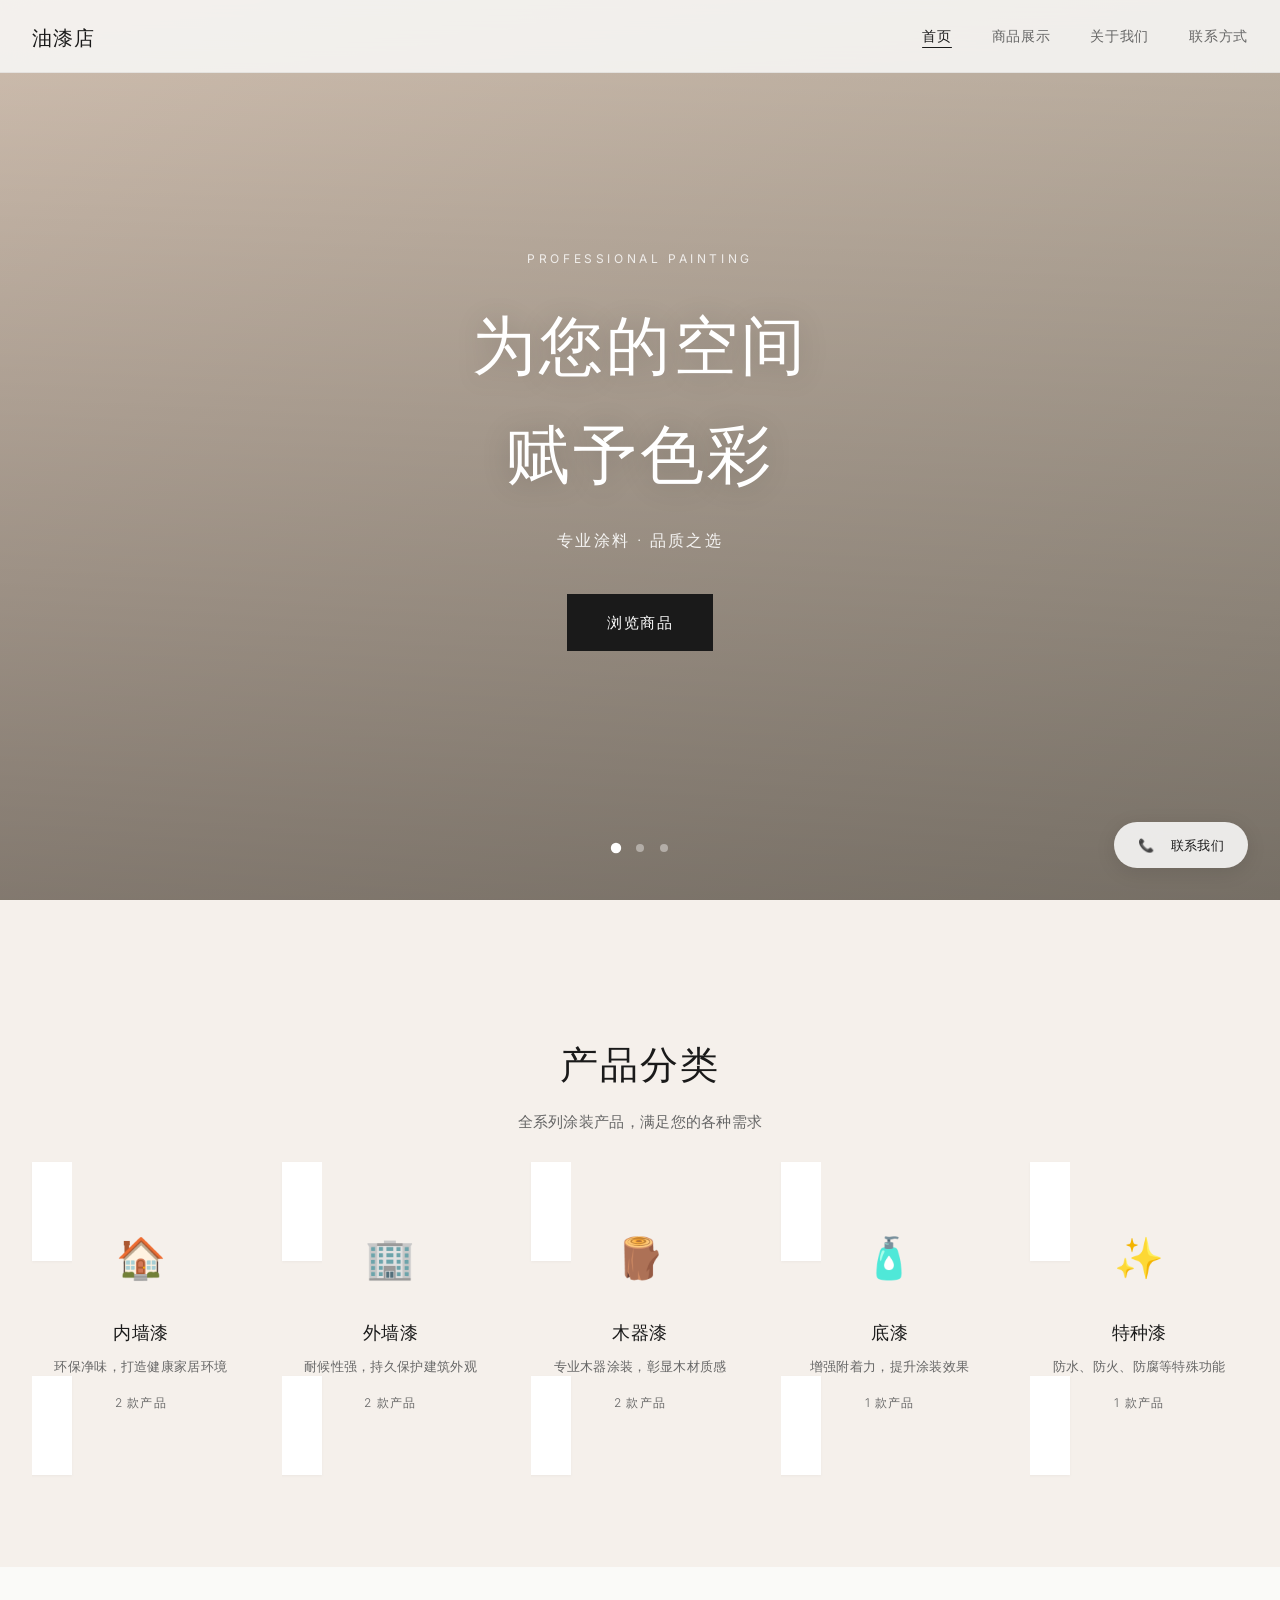
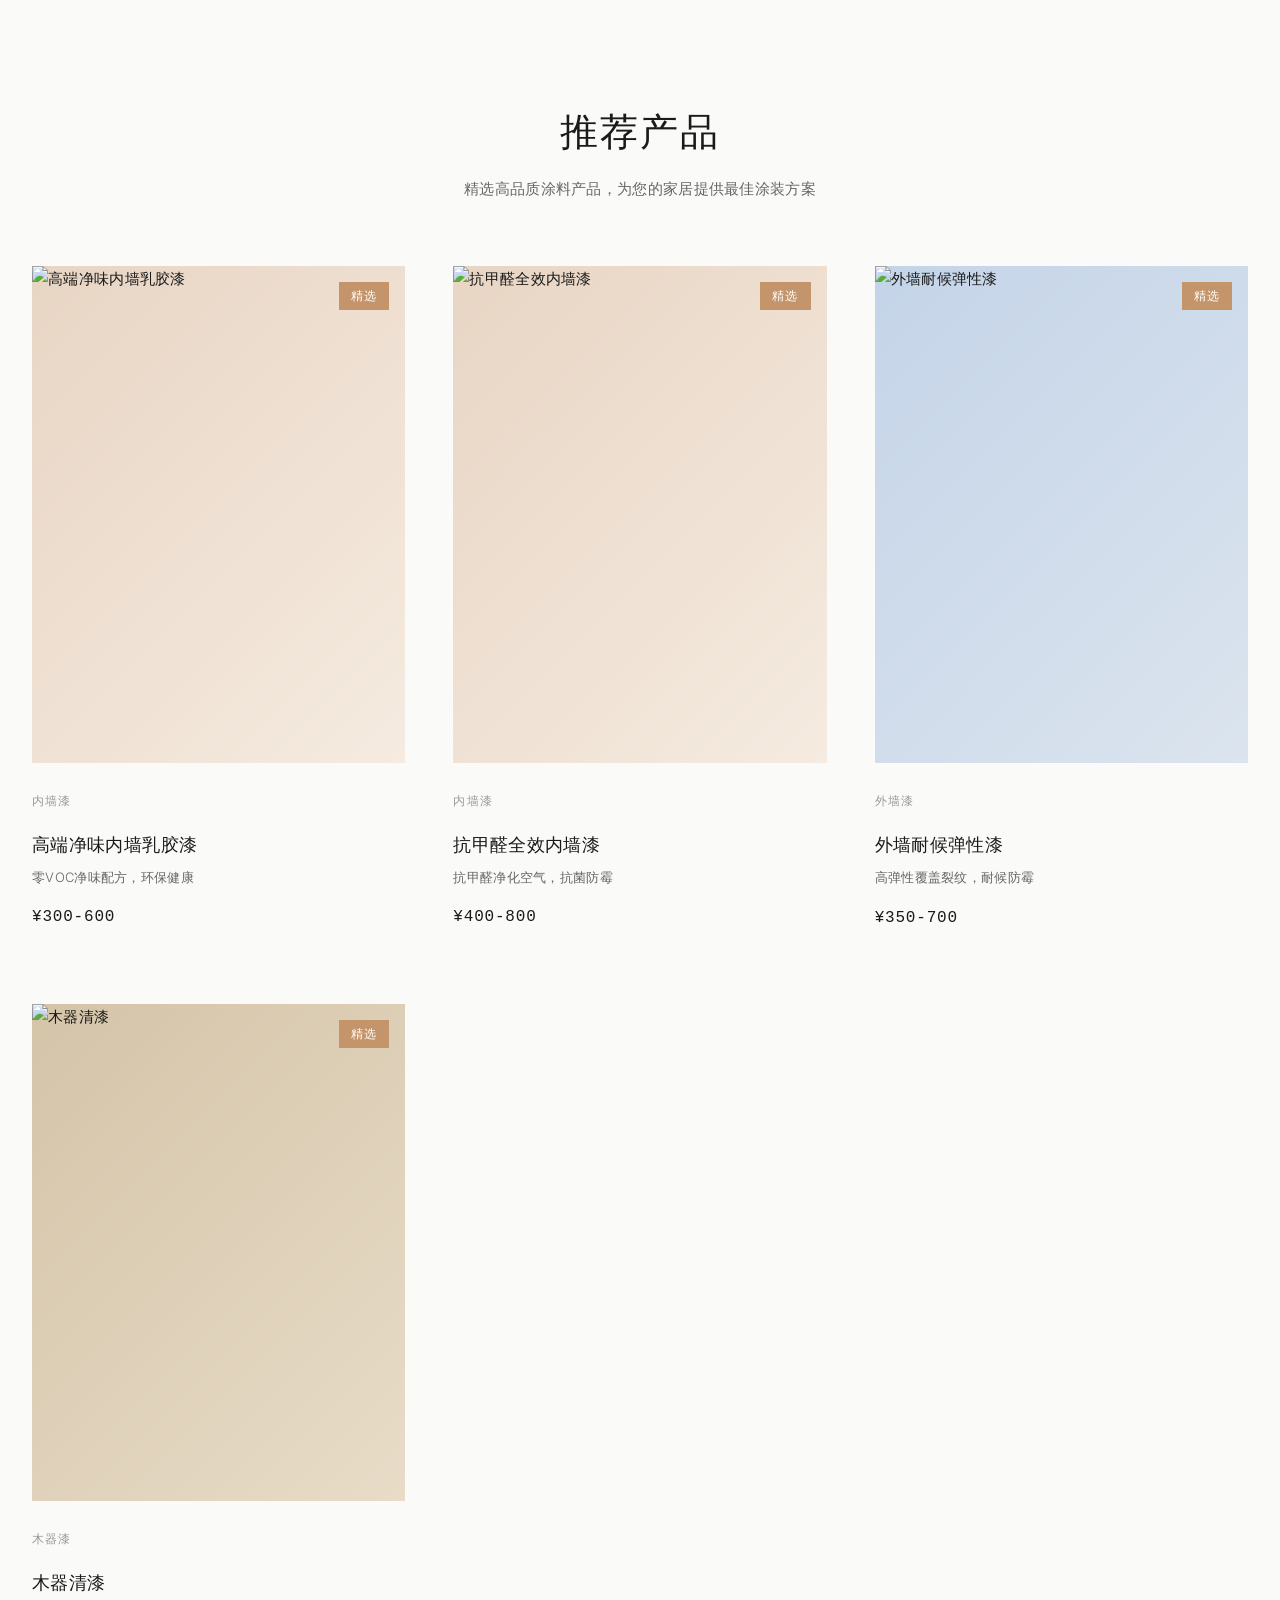
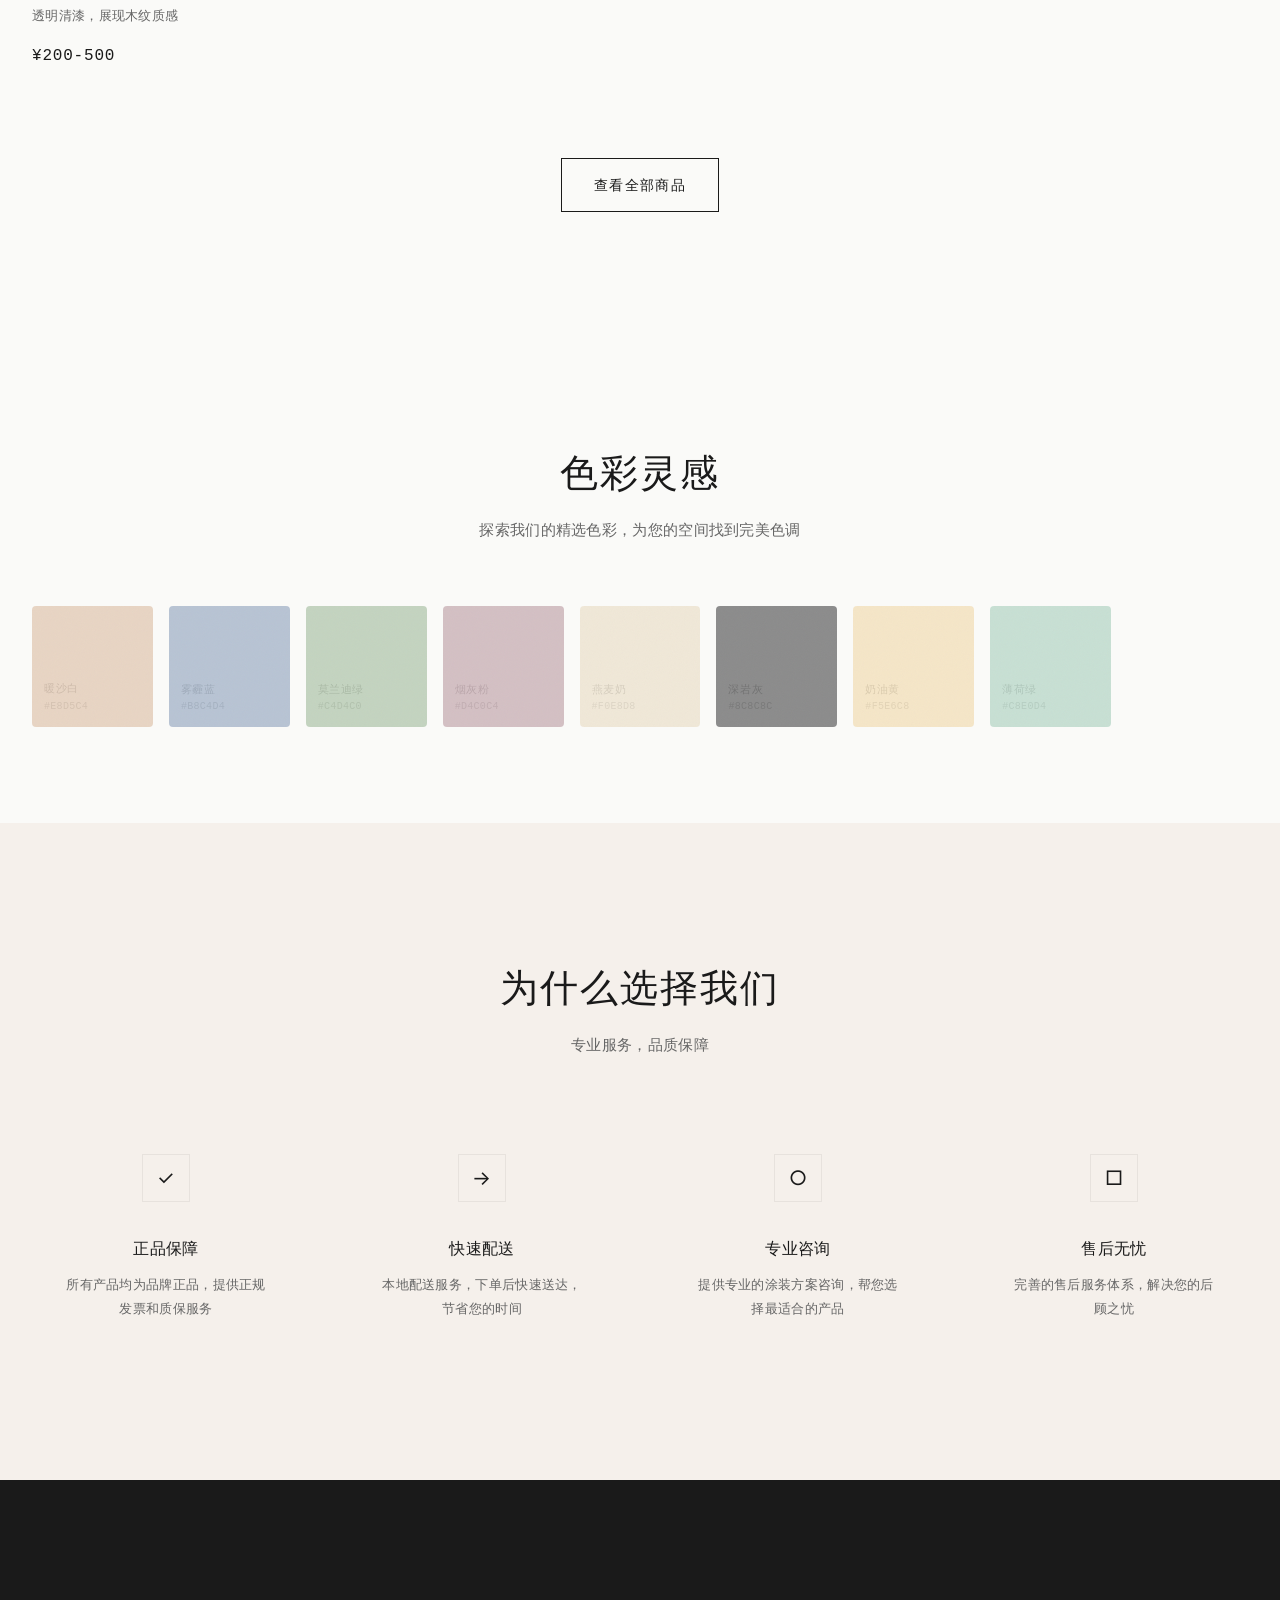
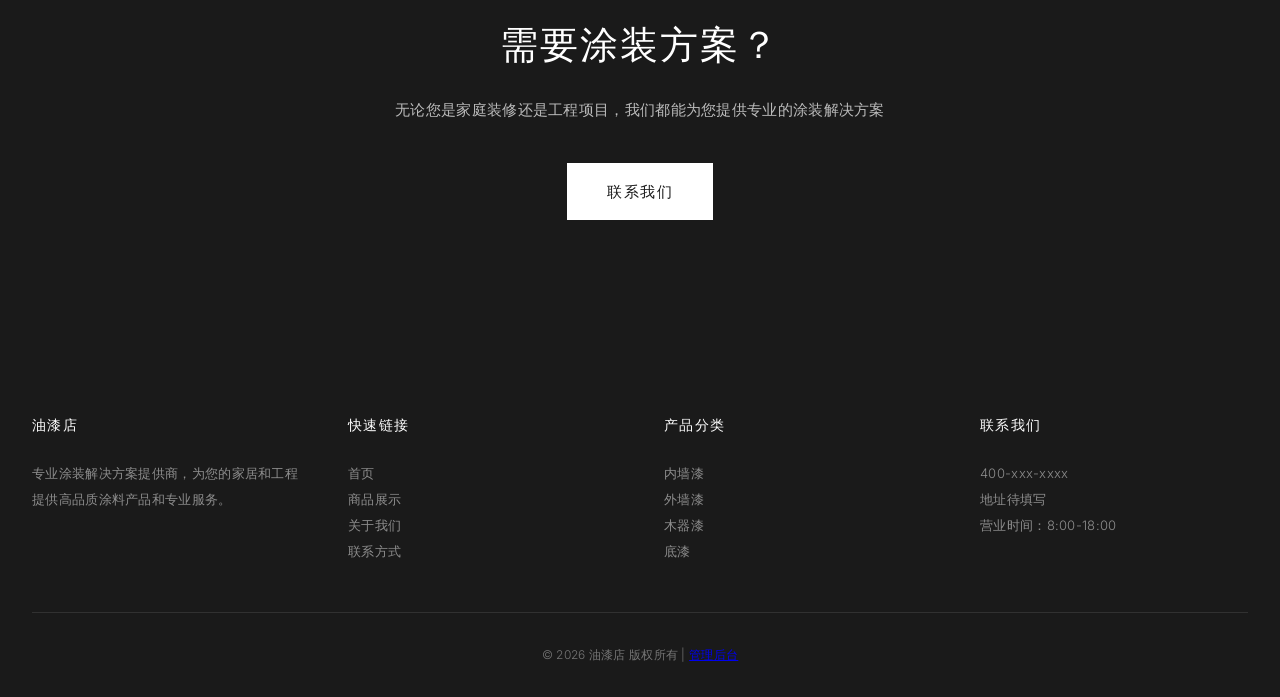
==== index.html @ 75414ca4 "docs(skill): add project skill definitions for paint store website Add two skill documentation files" ====
<!DOCTYPE html>
<html lang="zh-CN">
<head>
  <meta charset="UTF-8">
  <meta name="viewport" content="width=device-width, initial-scale=1.0">
  <meta name="description" content="专业油漆销售 - 高品质内外墙漆、木器漆、防水涂料，为您的家居提供专业涂装解决方案">
  <title>油漆店 - 专业涂装解决方案</title>
  <link rel="stylesheet" href="https://cdnjs.cloudflare.com/ajax/libs/tailwindcss/2.2.19/tailwind.min.css">
  <link rel="stylesheet" href="assets/css/style.css">
</head>
<body>
  <!-- Navigation -->
  <nav class="navbar">
    <div class="nav-container">
      <a href="index.html" class="nav-logo">
        <span>油漆店</span>
      </a>
      <button class="menu-toggle" aria-label="菜单">
        <span></span>
        <span></span>
        <span></span>
      </button>
      <ul class="nav-links">
        <li><a href="index.html" class="active">首页</a></li>
        <li><a href="products.html">商品展示</a></li>
        <li><a href="about.html">关于我们</a></li>
        <li><a href="contact.html">联系方式</a></li>
      </ul>
    </div>
  </nav>

  <!-- Hero Section -->
  <section class="hero">
    <div class="hero-slider">
      <div class="hero-slide active">
        <div style="width:100%;height:100%;background:linear-gradient(135deg, #e8d5c4 0%, #c4b8a8 100%);"></div>
        <div class="hero-overlay">
          <div class="hero-content">
            <span style="font-size:0.75rem;letter-spacing:0.3em;opacity:0.8;display:block;margin-bottom:1rem;">PROFESSIONAL PAINTING</span>
            <h1>为您的空间<br>赋予色彩</h1>
            <p>专业涂料 · 品质之选</p>
            <a href="products.html" class="btn btn-primary btn-large">浏览商品</a>
          </div>
        </div>
      </div>
      <div class="hero-slide">
        <div style="width:100%;height:100%;background:linear-gradient(135deg, #b8c4d4 0%, #8c9cb0 100%);"></div>
        <div class="hero-overlay">
          <div class="hero-content">
            <span style="font-size:0.75rem;letter-spacing:0.3em;opacity:0.8;display:block;margin-bottom:1rem;">ECO-FRIENDLY</span>
            <h1>环保健康<br>安心居住</h1>
            <p>零VOC净味配方，打造健康家居环境</p>
            <a href="products.html?category=interior" class="btn btn-primary btn-large">查看内墙漆</a>
          </div>
        </div>
      </div>
      <div class="hero-slide">
        <div style="width:100%;height:100%;background:linear-gradient(135deg, #c4d4c0 0%, #a8b8a0 100%);"></div>
        <div class="hero-overlay">
          <div class="hero-content">
            <span style="font-size:0.75rem;letter-spacing:0.3em;opacity:0.8;display:block;margin-bottom:1rem;">WEATHER RESISTANT</span>
            <h1>耐候持久<br>品质保障</h1>
            <p>专业外墙涂料，持久保持建筑美观</p>
            <a href="products.html?category=exterior" class="btn btn-primary btn-large">查看外墙漆</a>
          </div>
        </div>
      </div>
    </div>
    <div class="hero-dots">
      <div class="hero-dot active" data-index="0"></div>
      <div class="hero-dot" data-index="1"></div>
      <div class="hero-dot" data-index="2"></div>
    </div>
  </section>

  <!-- Categories Section -->
  <section class="section section-gray">
    <div class="container">
      <div class="section-header">
        <h2>产品分类</h2>
        <p>全系列涂装产品，满足您的各种需求</p>
      </div>
      <div class="categories-grid" id="categories-grid">
        <!-- Rendered by JavaScript -->
      </div>
    </div>
  </section>

  <!-- Featured Products Section -->
  <section class="section">
    <div class="container">
      <div class="section-header">
        <h2>推荐产品</h2>
        <p>精选高品质涂料产品，为您的家居提供最佳涂装方案</p>
      </div>
      <div class="products-grid" id="featured-products">
        <!-- Rendered by JavaScript -->
      </div>
      <div style="text-align:center;margin-top:4rem;">
        <a href="products.html" class="btn btn-secondary">查看全部商品</a>
      </div>
    </div>
  </section>

  <!-- Color Palette Section -->
  <section class="color-palette-section">
    <div class="container">
      <div class="section-header">
        <h2>色彩灵感</h2>
        <p>探索我们的精选色彩，为您的空间找到完美色调</p>
      </div>
      <div class="color-palette-grid" id="color-palette-grid">
        <!-- Rendered by JavaScript -->
      </div>
    </div>
  </section>

  <!-- Features Section -->
  <section class="section section-gray">
    <div class="container">
      <div class="section-header">
        <h2>为什么选择我们</h2>
        <p>专业服务，品质保障</p>
      </div>
      <div class="features-grid">
        <div class="feature-card animate-on-scroll">
          <div class="feature-icon">✓</div>
          <h3 class="feature-title">正品保障</h3>
          <p class="feature-desc">所有产品均为品牌正品，提供正规发票和质保服务</p>
        </div>
        <div class="feature-card animate-on-scroll" data-delay="100">
          <div class="feature-icon">→</div>
          <h3 class="feature-title">快速配送</h3>
          <p class="feature-desc">本地配送服务，下单后快速送达，节省您的时间</p>
        </div>
        <div class="feature-card animate-on-scroll" data-delay="200">
          <div class="feature-icon">○</div>
          <h3 class="feature-title">专业咨询</h3>
          <p class="feature-desc">提供专业的涂装方案咨询，帮您选择最适合的产品</p>
        </div>
        <div class="feature-card animate-on-scroll" data-delay="300">
          <div class="feature-icon">□</div>
          <h3 class="feature-title">售后无忧</h3>
          <p class="feature-desc">完善的售后服务体系，解决您的后顾之忧</p>
        </div>
      </div>
    </div>
  </section>

  <!-- CTA Section -->
  <section class="section" style="background:var(--color-text);color:white;">
    <div class="container" style="text-align:center;">
      <h2 style="font-size:clamp(1.75rem,3vw,2.5rem);font-weight:300;margin-bottom:1.5rem;font-family:var(--font-heading);letter-spacing:0.05em;">需要涂装方案？</h2>
      <p style="font-size:0.9375rem;opacity:0.7;margin-bottom:2.5rem;max-width:500px;margin-left:auto;margin-right:auto;font-weight:300;">
        无论您是家庭装修还是工程项目，我们都能为您提供专业的涂装解决方案
      </p>
      <a href="contact.html" class="btn btn-primary btn-large" style="background:white;color:var(--color-text);">联系我们</a>
    </div>
  </section>

  <!-- Footer -->
  <footer class="footer">
    <div class="footer-content">
      <div class="footer-section">
        <h3>油漆店</h3>
        <p>专业涂装解决方案提供商，为您的家居和工程提供高品质涂料产品和专业服务。</p>
      </div>
      <div class="footer-section">
        <h3>快速链接</h3>
        <p><a href="index.html">首页</a></p>
        <p><a href="products.html">商品展示</a></p>
        <p><a href="about.html">关于我们</a></p>
        <p><a href="contact.html">联系方式</a></p>
      </div>
      <div class="footer-section">
        <h3>产品分类</h3>
        <p><a href="products.html?category=interior">内墙漆</a></p>
        <p><a href="products.html?category=exterior">外墙漆</a></p>
        <p><a href="products.html?category=wood">木器漆</a></p>
        <p><a href="products.html?category=primer">底漆</a></p>
      </div>
      <div class="footer-section">
        <h3>联系我们</h3>
        <p>400-xxx-xxxx</p>
        <p>地址待填写</p>
        <p>营业时间：8:00-18:00</p>
      </div>
    </div>
    <div class="footer-bottom">
      <p>© 2026 油漆店 版权所有 | <a href="admin/">管理后台</a></p>
    </div>
  </footer>

  <!-- Contact Capsule -->
  <a href="contact.html" class="contact-capsule">
    <span>📞</span>
    <span>联系我们</span>
  </a>

  <script src="assets/js/main.js"></script>
  <script>
    document.addEventListener('DOMContentLoaded', () => {
      Pages.initHome();
    });
  </script>
</body>
</html>
---- assets/css/style.css ----
/* ===== Paint Store Premium Styles ===== */

/* Google Fonts */
@import url('https://fonts.googleapis.com/css2?family=Inter:wght@300;400;500&family=Oswald:wght@300;400;500&display=swap');

:root {
  /* 色彩系统：温暖中性色调 */
  --color-text: #1a1a1a;
  --color-text-secondary: #666666;
  --color-text-tertiary: #999999;
  --color-bg: #fafaf8;
  --color-bg-warm: #f5f0eb;
  --color-bg-card: #ffffff;
  --color-accent: #c4956a;
  --color-accent-hover: #b3845a;
  --color-border: rgba(0, 0, 0, 0.06);
  --shadow-sm: 0 1px 3px rgba(0, 0, 0, 0.04);
  --shadow-md: 0 4px 12px rgba(0, 0, 0, 0.06);
  --shadow-lg: 0 8px 30px rgba(0, 0, 0, 0.08);

  /* 字体系统 */
  --font-heading: 'Oswald', 'Noto Sans SC', sans-serif;
  --font-body: 'Inter', 'Noto Sans SC', sans-serif;
  --font-mono: 'JetBrains Mono', monospace;

  /* 兼容旧变量 */
  --primary: var(--color-accent);
  --primary-dark: var(--color-accent-hover);
  --secondary: #d4a574;
  --text: var(--color-text);
  --text-light: var(--color-text-secondary);
  --bg: var(--color-bg);
  --bg-gray: var(--color-bg-warm);
  --border: var(--color-border);
}

* {
  margin: 0;
  padding: 0;
  box-sizing: border-box;
}

body {
  font-family: var(--font-body);
  color: var(--color-text);
  font-size: 15px;
  line-height: 1.7;
  letter-spacing: 0.3px;
  background: var(--color-bg);
  -webkit-font-smoothing: antialiased;
  -moz-osx-font-smoothing: grayscale;
}

/* ===== Navigation ===== */
.navbar {
  position: fixed;
  top: 0;
  left: 0;
  right: 0;
  z-index: 1000;
  background: rgba(250, 250, 248, 0.85);
  backdrop-filter: blur(20px);
  -webkit-backdrop-filter: blur(20px);
  border-bottom: 1px solid var(--color-border);
  transition: all 0.3s ease;
}

.navbar.scrolled {
  box-shadow: var(--shadow-md);
}

.nav-container {
  max-width: 1280px;
  margin: 0 auto;
  padding: 0 2rem;
  display: flex;
  align-items: center;
  justify-content: space-between;
  height: 72px;
}

.nav-logo {
  font-size: 1.25rem;
  font-weight: 400;
  color: var(--color-text);
  text-decoration: none;
  display: flex;
  align-items: center;
  gap: 0.75rem;
  font-family: var(--font-heading);
  letter-spacing: 0.05em;
}

.nav-logo span {
  background: none;
  -webkit-background-clip: unset;
  -webkit-text-fill-color: unset;
  background-clip: unset;
  color: var(--color-text);
}

.nav-links {
  display: flex;
  align-items: center;
  gap: 2.5rem;
  list-style: none;
}

.nav-links a {
  text-decoration: none;
  color: var(--color-text-secondary);
  font-weight: 400;
  font-size: 0.875rem;
  letter-spacing: 0.05em;
  transition: color 0.2s;
  position: relative;
}

.nav-links a:hover,
.nav-links a.active {
  color: var(--color-text);
}

.nav-links a.active::after {
  content: '';
  position: absolute;
  bottom: -4px;
  left: 0;
  right: 0;
  height: 1px;
  background: var(--color-text);
  border-radius: 1px;
}

/* Mobile menu button */
.menu-toggle {
  display: none;
  background: none;
  border: none;
  cursor: pointer;
  padding: 0.5rem;
}

.menu-toggle span {
  display: block;
  width: 20px;
  height: 1.5px;
  background: var(--color-text);
  margin: 5px 0;
  transition: all 0.3s;
}

/* ===== Hero Section ===== */
.hero {
  position: relative;
  height: 100vh;
  min-height: 600px;
  overflow: hidden;
  margin-top: 0;
}

.hero-slider {
  position: relative;
  width: 100%;
  height: 100%;
}

.hero-slide {
  position: absolute;
  top: 0;
  left: 0;
  width: 100%;
  height: 100%;
  opacity: 0;
  transition: opacity 1.2s cubic-bezier(0.16, 1, 0.3, 1);
}

.hero-slide.active {
  opacity: 1;
}

.hero-slide img,
.hero-slide video {
  width: 100%;
  height: 100%;
  object-fit: cover;
  transform: scale(1.05);
  animation: heroZoom 20s ease-in-out infinite alternate;
}

@keyframes heroZoom {
  from { transform: scale(1.05); }
  to { transform: scale(1.15); }
}

.hero-overlay {
  position: absolute;
  top: 0;
  left: 0;
  right: 0;
  bottom: 0;
  background: linear-gradient(to bottom, rgba(0,0,0,0.1), rgba(0,0,0,0.4));
  display: flex;
  align-items: center;
  justify-content: center;
}

.hero-content {
  text-align: center;
  color: white;
  max-width: 800px;
  padding: 0 2rem;
}

.hero-content h1 {
  font-size: clamp(2.5rem, 5vw, 4.5rem);
  font-weight: 300;
  margin-bottom: 1.5rem;
  font-family: var(--font-heading);
  letter-spacing: 0.05em;
  text-shadow: 0 2px 30px rgba(0,0,0,0.2);
}

.hero-content p {
  font-size: 1rem;
  margin-bottom: 2.5rem;
  opacity: 0.9;
  letter-spacing: 0.15em;
  font-weight: 300;
}

.hero-dots {
  position: absolute;
  bottom: 3rem;
  left: 50%;
  transform: translateX(-50%);
  display: flex;
  gap: 1rem;
}

.hero-dot {
  width: 8px;
  height: 8px;
  border-radius: 50%;
  background: rgba(255, 255, 255, 0.4);
  cursor: pointer;
  transition: all 0.3s;
}

.hero-dot.active {
  background: white;
  transform: scale(1.3);
}

/* ===== Buttons ===== */
.btn {
  display: inline-flex;
  align-items: center;
  gap: 0.5rem;
  padding: 0.875rem 2rem;
  border-radius: 0;
  font-weight: 400;
  text-decoration: none;
  transition: all 0.3s cubic-bezier(0.34, 1.56, 0.64, 1);
  cursor: pointer;
  border: none;
  font-size: 0.875rem;
  letter-spacing: 0.1em;
  font-family: var(--font-body);
}

.btn:active {
  transform: scale(0.98);
}

.btn-primary {
  background: var(--color-text);
  color: white;
}

.btn-primary:hover {
  background: var(--color-text-secondary);
  transform: translateY(-2px);
  box-shadow: var(--shadow-lg);
}

.btn-secondary {
  background: transparent;
  color: var(--color-text);
  border: 1px solid var(--color-text);
}

.btn-secondary:hover {
  background: var(--color-text);
  color: white;
}

.btn-large {
  padding: 1rem 2.5rem;
  font-size: 0.9375rem;
}

/* ===== Section Styles ===== */
.section {
  padding: 8rem 2rem;
}

.section-gray {
  background: var(--color-bg-warm);
}

.container {
  max-width: 1280px;
  margin: 0 auto;
}

.section-header {
  text-align: center;
  margin-bottom: 4rem;
}

.section-header h2 {
  font-size: clamp(1.75rem, 3vw, 2.5rem);
  font-weight: 300;
  margin-bottom: 1rem;
  color: var(--color-text);
  font-family: var(--font-heading);
  letter-spacing: 0.05em;
}

.section-header p {
  font-size: 0.9375rem;
  color: var(--color-text-secondary);
  max-width: 500px;
  margin: 0 auto;
  font-weight: 300;
}

/* ===== Product Cards ===== */
.products-grid {
  display: grid;
  grid-template-columns: repeat(auto-fill, minmax(280px, 1fr));
  gap: 3rem;
}

.product-card {
  background: transparent;
  border-radius: 0;
  overflow: visible;
  box-shadow: none;
  transition: all 0.4s cubic-bezier(0.34, 1.56, 0.64, 1);
  cursor: pointer;
}

.product-card:hover {
  transform: translateY(-4px);
}

.product-card-image {
  position: relative;
  aspect-ratio: 3/4;
  overflow: hidden;
  background: var(--color-bg-warm);
}

.product-card-image img {
  width: 100%;
  height: 100%;
  object-fit: cover;
  transition: transform 0.8s cubic-bezier(0.16, 1, 0.3, 1);
}

.product-card:hover .product-card-image img {
  transform: scale(1.05);
}

.product-card-badge {
  position: absolute;
  top: 1rem;
  right: 1rem;
  background: var(--color-accent);
  color: white;
  padding: 0.25rem 0.75rem;
  border-radius: 0;
  font-size: 0.75rem;
  font-weight: 400;
  letter-spacing: 0.1em;
}

.product-card-body {
  padding: 1.5rem 0;
}

.product-card-category {
  display: inline-block;
  padding: 0.25rem 0;
  background: transparent;
  color: var(--color-text-tertiary);
  border-radius: 0;
  font-size: 0.75rem;
  font-weight: 400;
  margin-bottom: 0.75rem;
  letter-spacing: 0.1em;
  text-transform: uppercase;
}

.product-card-title {
  font-size: 1.125rem;
  font-weight: 400;
  margin-bottom: 0.5rem;
  color: var(--color-text);
  font-family: var(--font-heading);
  letter-spacing: 0.02em;
}

.product-card-desc {
  font-size: 0.8125rem;
  color: var(--color-text-secondary);
  margin-bottom: 1rem;
  display: -webkit-box;
  -webkit-line-clamp: 2;
  -webkit-box-orient: vertical;
  overflow: hidden;
  font-weight: 300;
}

.product-card-price {
  font-size: 1rem;
  font-weight: 300;
  color: var(--color-text);
  font-family: var(--font-mono);
  letter-spacing: 0.05em;
}

.product-card-features {
  display: flex;
  flex-wrap: wrap;
  gap: 0.5rem;
  margin-top: 1rem;
}

.product-feature-tag {
  padding: 0.25rem 0.5rem;
  background: var(--color-bg-warm);
  border-radius: 0;
  font-size: 0.6875rem;
  color: var(--color-text-secondary);
  letter-spacing: 0.05em;
}

/* ===== Category Cards ===== */
.categories-grid {
  display: grid;
  grid-template-columns: repeat(auto-fit, minmax(200px, 1fr));
  gap: 2rem;
}

.category-card {
  background: var(--color-bg-card);
  border-radius: 0;
  padding: 2.5rem;
  text-align: center;
  box-shadow: var(--shadow-sm);
  transition: all 0.3s cubic-bezier(0.34, 1.56, 0.64, 1);
  cursor: pointer;
  text-decoration: none;
  color: var(--color-text);
}

.category-card:hover {
  transform: translateY(-4px);
  box-shadow: var(--shadow-lg);
}

.category-card-icon {
  font-size: 2.5rem;
  margin-bottom: 1.5rem;
}

.category-card-title {
  font-size: 1.125rem;
  font-weight: 400;
  margin-bottom: 0.5rem;
  font-family: var(--font-heading);
  letter-spacing: 0.02em;
}

.category-card-desc {
  font-size: 0.8125rem;
  color: var(--color-text-secondary);
  font-weight: 300;
}

/* ===== Features Section ===== */
.features-grid {
  display: grid;
  grid-template-columns: repeat(auto-fit, minmax(250px, 1fr));
  gap: 3rem;
}

.feature-card {
  text-align: center;
  padding: 2rem;
}

.feature-icon {
  width: 48px;
  height: 48px;
  margin: 0 auto 2rem;
  background: transparent;
  border: 1px solid var(--color-border);
  border-radius: 0;
  display: flex;
  align-items: center;
  justify-content: center;
  font-size: 1.25rem;
}

.feature-title {
  font-size: 1rem;
  font-weight: 400;
  margin-bottom: 0.75rem;
  font-family: var(--font-heading);
  letter-spacing: 0.02em;
}

.feature-desc {
  font-size: 0.8125rem;
  color: var(--color-text-secondary);
  line-height: 1.8;
  font-weight: 300;
}

/* ===== Contact Section ===== */
.contact-grid {
  display: grid;
  grid-template-columns: repeat(auto-fit, minmax(300px, 1fr));
  gap: 4rem;
}

.contact-info {
  display: flex;
  flex-direction: column;
  gap: 2rem;
}

.contact-item {
  display: flex;
  align-items: flex-start;
  gap: 1.5rem;
}

.contact-icon {
  width: 40px;
  height: 40px;
  background: transparent;
  border: 1px solid var(--color-border);
  border-radius: 0;
  display: flex;
  align-items: center;
  justify-content: center;
  font-size: 1rem;
  flex-shrink: 0;
}

.contact-item-content h4 {
  font-weight: 400;
  margin-bottom: 0.25rem;
  font-family: var(--font-heading);
  letter-spacing: 0.02em;
}

.contact-item-content p {
  color: var(--color-text-secondary);
  font-size: 0.875rem;
  font-weight: 300;
}

.contact-map {
  border-radius: 0;
  overflow: hidden;
  height: 300px;
  background: var(--color-bg-warm);
  display: flex;
  align-items: center;
  justify-content: center;
  color: var(--color-text-tertiary);
}

/* ===== Footer ===== */
.footer {
  background: var(--color-text);
  color: white;
  padding: 4rem 2rem 2rem;
}

.footer-content {
  max-width: 1280px;
  margin: 0 auto;
  display: grid;
  grid-template-columns: repeat(auto-fit, minmax(250px, 1fr));
  gap: 3rem;
  margin-bottom: 3rem;
}

.footer-section h3 {
  font-size: 0.875rem;
  font-weight: 400;
  margin-bottom: 1.5rem;
  letter-spacing: 0.1em;
  text-transform: uppercase;
  font-family: var(--font-heading);
}

.footer-section p,
.footer-section a {
  color: rgba(255, 255, 255, 0.5);
  font-size: 0.8125rem;
  line-height: 2;
  text-decoration: none;
  font-weight: 300;
}

.footer-section a:hover {
  color: white;
}

.footer-bottom {
  max-width: 1280px;
  margin: 0 auto;
  padding-top: 2rem;
  border-top: 1px solid rgba(255, 255, 255, 0.1);
  text-align: center;
  color: rgba(255, 255, 255, 0.4);
  font-size: 0.75rem;
  font-weight: 300;
}

/* ===== Product Detail Page ===== */
.product-detail {
  margin-top: 72px;
  padding: 4rem 2rem;
}

.product-detail-container {
  max-width: 1280px;
  margin: 0 auto;
  display: grid;
  grid-template-columns: 1fr 1fr;
  gap: 4rem;
}

.product-gallery {
  position: relative;
}

.gallery-main {
  width: 100%;
  aspect-ratio: 3/4;
  border-radius: 0;
  overflow: hidden;
  background: var(--color-bg-warm);
  margin-bottom: 1.5rem;
}

.gallery-main img,
.gallery-main video {
  width: 100%;
  height: 100%;
  object-fit: cover;
}

.gallery-thumbs {
  display: flex;
  gap: 1rem;
}

.gallery-thumb {
  width: 60px;
  height: 60px;
  border-radius: 0;
  overflow: hidden;
  cursor: pointer;
  border: 1px solid transparent;
  transition: border-color 0.2s;
}

.gallery-thumb.active,
.gallery-thumb:hover {
  border-color: var(--color-text);
}

.gallery-thumb img {
  width: 100%;
  height: 100%;
  object-fit: cover;
}

.product-info h1 {
  font-size: 2rem;
  font-weight: 300;
  margin-bottom: 1rem;
  font-family: var(--font-heading);
  letter-spacing: 0.02em;
}

.product-price {
  font-size: 1.5rem;
  font-weight: 300;
  color: var(--color-text);
  margin-bottom: 2rem;
  font-family: var(--font-mono);
  letter-spacing: 0.05em;
}

.product-desc {
  color: var(--color-text-secondary);
  margin-bottom: 2.5rem;
  line-height: 1.8;
  font-weight: 300;
}

.product-specs {
  margin-bottom: 2.5rem;
}

.product-specs h3 {
  font-weight: 400;
  margin-bottom: 1.5rem;
  font-family: var(--font-heading);
  letter-spacing: 0.02em;
}

.specs-table {
  width: 100%;
  border-collapse: collapse;
}

.specs-table tr {
  border-bottom: 1px solid var(--color-border);
}

.specs-table td {
  padding: 1rem 0;
  font-size: 0.875rem;
}

.specs-table td:first-child {
  color: var(--color-text-secondary);
  width: 120px;
  font-weight: 300;
}

.product-features {
  display: flex;
  flex-wrap: wrap;
  gap: 0.75rem;
  margin-bottom: 2.5rem;
}

.feature-badge {
  padding: 0.5rem 1rem;
  background: var(--color-bg-warm);
  color: var(--color-text);
  border-radius: 0;
  font-size: 0.75rem;
  font-weight: 400;
  letter-spacing: 0.05em;
}

/* ===== Filter Bar ===== */
.filter-bar {
  display: flex;
  flex-wrap: wrap;
  gap: 1.5rem;
  align-items: center;
  margin-bottom: 3rem;
  padding: 1.5rem;
  background: white;
  border-radius: 0;
  box-shadow: var(--shadow-sm);
}

.filter-tabs {
  display: flex;
  gap: 0.75rem;
  flex-wrap: wrap;
}

.filter-tab {
  padding: 0.5rem 1.25rem;
  border-radius: 0;
  font-size: 0.8125rem;
  cursor: pointer;
  transition: all 0.2s;
  border: 1px solid var(--color-border);
  background: transparent;
  color: var(--color-text-secondary);
  font-weight: 400;
  letter-spacing: 0.05em;
}

.filter-tab:hover,
.filter-tab.active {
  background: var(--color-text);
  color: white;
  border-color: var(--color-text);
}

.search-box {
  flex: 1;
  min-width: 200px;
  position: relative;
}

.search-box input {
  width: 100%;
  padding: 0.75rem 1rem 0.75rem 2.5rem;
  border: 1px solid var(--color-border);
  border-radius: 0;
  font-size: 0.8125rem;
  outline: none;
  transition: border-color 0.2s;
  font-family: var(--font-body);
}

.search-box input:focus {
  border-color: var(--color-text);
}

.search-box::before {
  content: '🔍';
  position: absolute;
  left: 0.75rem;
  top: 50%;
  transform: translateY(-50%);
  font-size: 0.75rem;
}

/* ===== About Page ===== */
.about-content {
  display: grid;
  grid-template-columns: 1fr 1fr;
  gap: 4rem;
  align-items: center;
}

.about-image {
  border-radius: 0;
  overflow: hidden;
  aspect-ratio: 4/3;
  background: var(--color-bg-warm);
}

.about-text h2 {
  font-size: 2rem;
  font-weight: 300;
  margin-bottom: 2rem;
  font-family: var(--font-heading);
  letter-spacing: 0.02em;
}

.about-text p {
  color: var(--color-text-secondary);
  margin-bottom: 1.5rem;
  line-height: 1.8;
  font-weight: 300;
}

.stats-grid {
  display: grid;
  grid-template-columns: repeat(3, 1fr);
  gap: 3rem;
  margin-top: 4rem;
}

.stat-item {
  text-align: center;
}

.stat-number {
  font-size: 2.5rem;
  font-weight: 300;
  color: var(--color-text);
  font-family: var(--font-mono);
}

.stat-label {
  color: var(--color-text-secondary);
  font-size: 0.75rem;
  font-weight: 300;
  letter-spacing: 0.1em;
  text-transform: uppercase;
  margin-top: 0.5rem;
}

/* ===== Admin Page ===== */
.admin-layout {
  display: grid;
  grid-template-columns: 250px 1fr;
  min-height: 100vh;
}

.admin-sidebar {
  background: var(--color-text);
  color: white;
  padding: 2rem;
}

.admin-sidebar h2 {
  font-size: 1rem;
  font-weight: 400;
  margin-bottom: 2.5rem;
  padding-bottom: 1.5rem;
  border-bottom: 1px solid rgba(255, 255, 255, 0.1);
  letter-spacing: 0.1em;
  text-transform: uppercase;
  font-family: var(--font-heading);
}

.admin-nav {
  list-style: none;
}

.admin-nav li {
  margin-bottom: 0.5rem;
}

.admin-nav a {
  display: flex;
  align-items: center;
  gap: 0.75rem;
  padding: 0.75rem 1rem;
  color: rgba(255, 255, 255, 0.5);
  text-decoration: none;
  border-radius: 0;
  transition: all 0.2s;
  font-size: 0.875rem;
  font-weight: 300;
}

.admin-nav a:hover,
.admin-nav a.active {
  background: rgba(255, 255, 255, 0.1);
  color: white;
}

.admin-main {
  padding: 2.5rem;
  background: var(--color-bg);
}

.admin-header {
  display: flex;
  justify-content: space-between;
  align-items: center;
  margin-bottom: 2.5rem;
}

.admin-header h1 {
  font-size: 1.5rem;
  font-weight: 300;
  font-family: var(--font-heading);
  letter-spacing: 0.02em;
}

.admin-table {
  width: 100%;
  background: white;
  border-radius: 0;
  overflow: hidden;
  box-shadow: var(--shadow-sm);
}

.admin-table table {
  width: 100%;
  border-collapse: collapse;
}

.admin-table th,
.admin-table td {
  padding: 1.25rem 1rem;
  text-align: left;
  border-bottom: 1px solid var(--color-border);
}

.admin-table th {
  background: var(--color-bg-warm);
  font-weight: 400;
  color: var(--color-text-secondary);
  font-size: 0.75rem;
  letter-spacing: 0.1em;
  text-transform: uppercase;
}

.admin-table tr:hover {
  background: var(--color-bg);
}

.status-badge {
  display: inline-block;
  padding: 0.25rem 0.75rem;
  border-radius: 0;
  font-size: 0.6875rem;
  font-weight: 400;
  letter-spacing: 0.05em;
}

.status-active {
  background: #dcfce7;
  color: #16a34a;
}

.status-inactive {
  background: #fee2e2;
  color: #dc2626;
}

.action-btns {
  display: flex;
  gap: 0.5rem;
}

.action-btn {
  padding: 0.5rem 0.75rem;
  border: none;
  border-radius: 0;
  cursor: pointer;
  font-size: 0.6875rem;
  transition: opacity 0.2s;
  font-weight: 400;
  letter-spacing: 0.05em;
}

.action-btn:hover {
  opacity: 0.8;
}

.action-btn-edit {
  background: var(--color-bg-warm);
  color: var(--color-text);
}

.action-btn-toggle {
  background: var(--color-accent);
  color: white;
}

.action-btn-delete {
  background: #fee2e2;
  color: #dc2626;
}

/* ===== Modal ===== */
.modal-overlay {
  position: fixed;
  top: 0;
  left: 0;
  right: 0;
  bottom: 0;
  background: rgba(0, 0, 0, 0.5);
  display: flex;
  align-items: center;
  justify-content: center;
  z-index: 2000;
  opacity: 0;
  visibility: hidden;
  transition: all 0.3s;
}

.modal-overlay.active {
  opacity: 1;
  visibility: visible;
}

.modal {
  background: white;
  border-radius: 0;
  padding: 2.5rem;
  width: 90%;
  max-width: 600px;
  max-height: 90vh;
  overflow-y: auto;
  transform: translateY(20px);
  transition: transform 0.3s cubic-bezier(0.16, 1, 0.3, 1);
}

.modal-overlay.active .modal {
  transform: translateY(0);
}

.modal-header {
  display: flex;
  justify-content: space-between;
  align-items: center;
  margin-bottom: 2rem;
}

.modal-header h2 {
  font-size: 1.25rem;
  font-weight: 400;
  font-family: var(--font-heading);
  letter-spacing: 0.02em;
}

.modal-close {
  background: none;
  border: none;
  font-size: 1.5rem;
  cursor: pointer;
  color: var(--color-text-secondary);
}

.form-group {
  margin-bottom: 1.5rem;
}

.form-group label {
  display: block;
  font-weight: 400;
  margin-bottom: 0.5rem;
  font-size: 0.875rem;
  color: var(--color-text-secondary);
}

.form-group input,
.form-group textarea,
.form-group select {
  width: 100%;
  padding: 0.875rem 1rem;
  border: 1px solid var(--color-border);
  border-radius: 0;
  font-size: 0.875rem;
  outline: none;
  transition: border-color 0.2s;
  font-family: var(--font-body);
}

.form-group input:focus,
.form-group textarea:focus,
.form-group select:focus {
  border-color: var(--color-text);
}

.form-group textarea {
  resize: vertical;
  min-height: 100px;
}

.form-actions {
  display: flex;
  gap: 1rem;
  justify-content: flex-end;
  margin-top: 2rem;
}

/* ===== Responsive Design ===== */
@media (max-width: 1024px) {
  .product-detail-container {
    grid-template-columns: 1fr;
  }

  .about-content {
    grid-template-columns: 1fr;
  }

  .admin-layout {
    grid-template-columns: 1fr;
  }

  .admin-sidebar {
    display: none;
  }
}

@media (max-width: 768px) {
  .menu-toggle {
    display: block;
  }

  .nav-links {
    position: fixed;
    top: 72px;
    left: 0;
    right: 0;
    background: rgba(250, 250, 248, 0.95);
    backdrop-filter: blur(20px);
    -webkit-backdrop-filter: blur(20px);
    flex-direction: column;
    padding: 2rem;
    gap: 1.5rem;
    border-bottom: 1px solid var(--color-border);
    transform: translateY(-100%);
    opacity: 0;
    transition: all 0.3s;
  }

  .nav-links.active {
    transform: translateY(0);
    opacity: 1;
  }

  .hero-content h1 {
    font-size: 2rem;
  }

  .section {
    padding: 5rem 1.5rem;
  }

  .section-header h2 {
    font-size: 1.5rem;
  }

  .products-grid {
    grid-template-columns: 1fr;
    gap: 2rem;
  }

  .categories-grid {
    grid-template-columns: repeat(2, 1fr);
    gap: 1rem;
  }

  .contact-grid {
    grid-template-columns: 1fr;
  }

  .stats-grid {
    grid-template-columns: repeat(3, 1fr);
    gap: 1.5rem;
  }

  .stat-number {
    font-size: 1.75rem;
  }
}

/* ===== Loading & Animations ===== */
.fade-in {
  animation: fadeIn 0.6s cubic-bezier(0.16, 1, 0.3, 1);
}

@keyframes fadeIn {
  from { opacity: 0; transform: translateY(20px); }
  to { opacity: 1; transform: translateY(0); }
}

/* 滚动渐现动画 */
.animate-on-scroll {
  opacity: 0;
  transform: translateY(30px);
  transition: all 0.8s cubic-bezier(0.16, 1, 0.3, 1);
}

.animate-on-scroll.visible {
  opacity: 1;
  transform: translateY(0);
}

.loading {
  display: flex;
  justify-content: center;
  align-items: center;
  padding: 3rem;
}

.spinner {
  width: 32px;
  height: 32px;
  border: 1.5px solid var(--color-border);
  border-top-color: var(--color-text);
  border-radius: 50%;
  animation: spin 1s linear infinite;
}

@keyframes spin {
  to { transform: rotate(360deg); }
}

/* ===== Toast Notifications ===== */
.toast-container {
  position: fixed;
  top: 88px;
  right: 2rem;
  z-index: 3000;
  display: flex;
  flex-direction: column;
  gap: 0.75rem;
}

.toast {
  padding: 1rem 1.5rem;
  background: white;
  border-radius: 0;
  box-shadow: var(--shadow-lg);
  display: flex;
  align-items: center;
  gap: 0.75rem;
  animation: slideIn 0.3s cubic-bezier(0.16, 1, 0.3, 1);
  max-width: 350px;
  font-size: 0.875rem;
}

.toast-success {
  border-left: 2px solid #16a34a;
}

.toast-error {
  border-left: 2px solid #dc2626;
}

.toast-info {
  border-left: 2px solid var(--color-text);
}

@keyframes slideIn {
  from { transform: translateX(100%); opacity: 0; }
  to { transform: translateX(0); opacity: 1; }
}

/* ===== Empty State ===== */
.empty-state {
  text-align: center;
  padding: 4rem;
  color: var(--color-text-secondary);
}

.empty-state-icon {
  font-size: 2.5rem;
  margin-bottom: 1.5rem;
}

.empty-state-text {
  font-size: 1rem;
  margin-bottom: 1rem;
  font-weight: 300;
}

/* ===== QR Code Section ===== */
.qr-section {
  display: flex;
  gap: 2rem;
  align-items: center;
  flex-wrap: wrap;
}

.qr-code {
  width: 120px;
  height: 120px;
  background: var(--color-bg-warm);
  border-radius: 0;
  display: flex;
  align-items: center;
  justify-content: center;
  font-size: 0.75rem;
  color: var(--color-text-tertiary);
}

/* ===== Color Palette Section (新增) ===== */
.color-palette-section {
  padding: 6rem 2rem;
  background: var(--color-bg);
}

.color-palette-grid {
  display: grid;
  grid-template-columns: repeat(auto-fill, minmax(120px, 1fr));
  gap: 1rem;
}

.color-swatch {
  aspect-ratio: 1;
  background: var(--swatch-color);
  border-radius: 4px;
  display: flex;
  flex-direction: column;
  justify-content: flex-end;
  padding: 0.75rem;
  cursor: pointer;
  transition: transform 0.3s cubic-bezier(0.34, 1.56, 0.64, 1);
  position: relative;
  overflow: hidden;
}

.color-swatch:hover {
  transform: scale(1.05);
}

.color-swatch::after {
  content: '';
  position: absolute;
  inset: 0;
  background-image: url("data:image/svg+xml,%3Csvg viewBox='0 0 200 200' xmlns='http://www.w3.org/2000/svg'%3E%3Cfilter id='noiseFilter'%3E%3CfeTurbulence type='fractalNoise' baseFrequency='0.65' numOctaves='3' stitchTiles='stitch'/%3E%3C/filter%3E%3Crect width='100%25' height='100%25' filter='url(%23noiseFilter)'/%3E%3C/svg%3E");
  opacity: 0.03;
  pointer-events: none;
}

.color-name {
  font-size: 0.6875rem;
  font-weight: 400;
  color: inherit;
  mix-blend-mode: difference;
  letter-spacing: 0.05em;
}

.color-code {
  font-family: var(--font-mono);
  font-size: 0.625rem;
  opacity: 0.7;
  mix-blend-mode: difference;
}

/* ===== Contact Capsule (新增) ===== */
.contact-capsule {
  position: fixed;
  bottom: 2rem;
  right: 2rem;
  background: rgba(255, 255, 255, 0.85);
  backdrop-filter: blur(20px);
  -webkit-backdrop-filter: blur(20px);
  border-radius: 50px;
  padding: 0.75rem 1.5rem;
  display: flex;
  align-items: center;
  gap: 1rem;
  box-shadow: 0 4px 20px rgba(0, 0, 0, 0.1);
  z-index: 100;
  font-size: 0.8125rem;
  color: var(--color-text);
  text-decoration: none;
  transition: all 0.3s cubic-bezier(0.34, 1.56, 0.64, 1);
}

.contact-capsule:hover {
  transform: translateY(-2px);
  box-shadow: 0 8px 30px rgba(0, 0, 0, 0.15);
}

/* ===== Immersive Color View (新增) ===== */
.color-immersive {
  position: fixed;
  inset: 0;
  background: var(--bg-color);
  z-index: 1000;
  display: flex;
  align-items: center;
  justify-content: center;
  flex-direction: column;
  animation: fadeIn 0.5s cubic-bezier(0.16, 1, 0.3, 1);
}

.color-immersive .close-btn {
  position: absolute;
  top: 2rem;
  right: 2rem;
  background: none;
  border: none;
  font-size: 2rem;
  color: inherit;
  mix-blend-mode: difference;
  cursor: pointer;
  width: 48px;
  height: 48px;
  display: flex;
  align-items: center;
  justify-content: center;
}

.color-immersive .color-info {
  text-align: center;
  color: inherit;
  mix-blend-mode: difference;
}

.color-immersive .color-info h2 {
  font-size: 2rem;
  font-weight: 300;
  margin-bottom: 0.5rem;
  font-family: var(--font-heading);
  letter-spacing: 0.05em;
}

.color-immersive .color-info p {
  font-size: 0.875rem;
  opacity: 0.8;
  font-weight: 300;
}
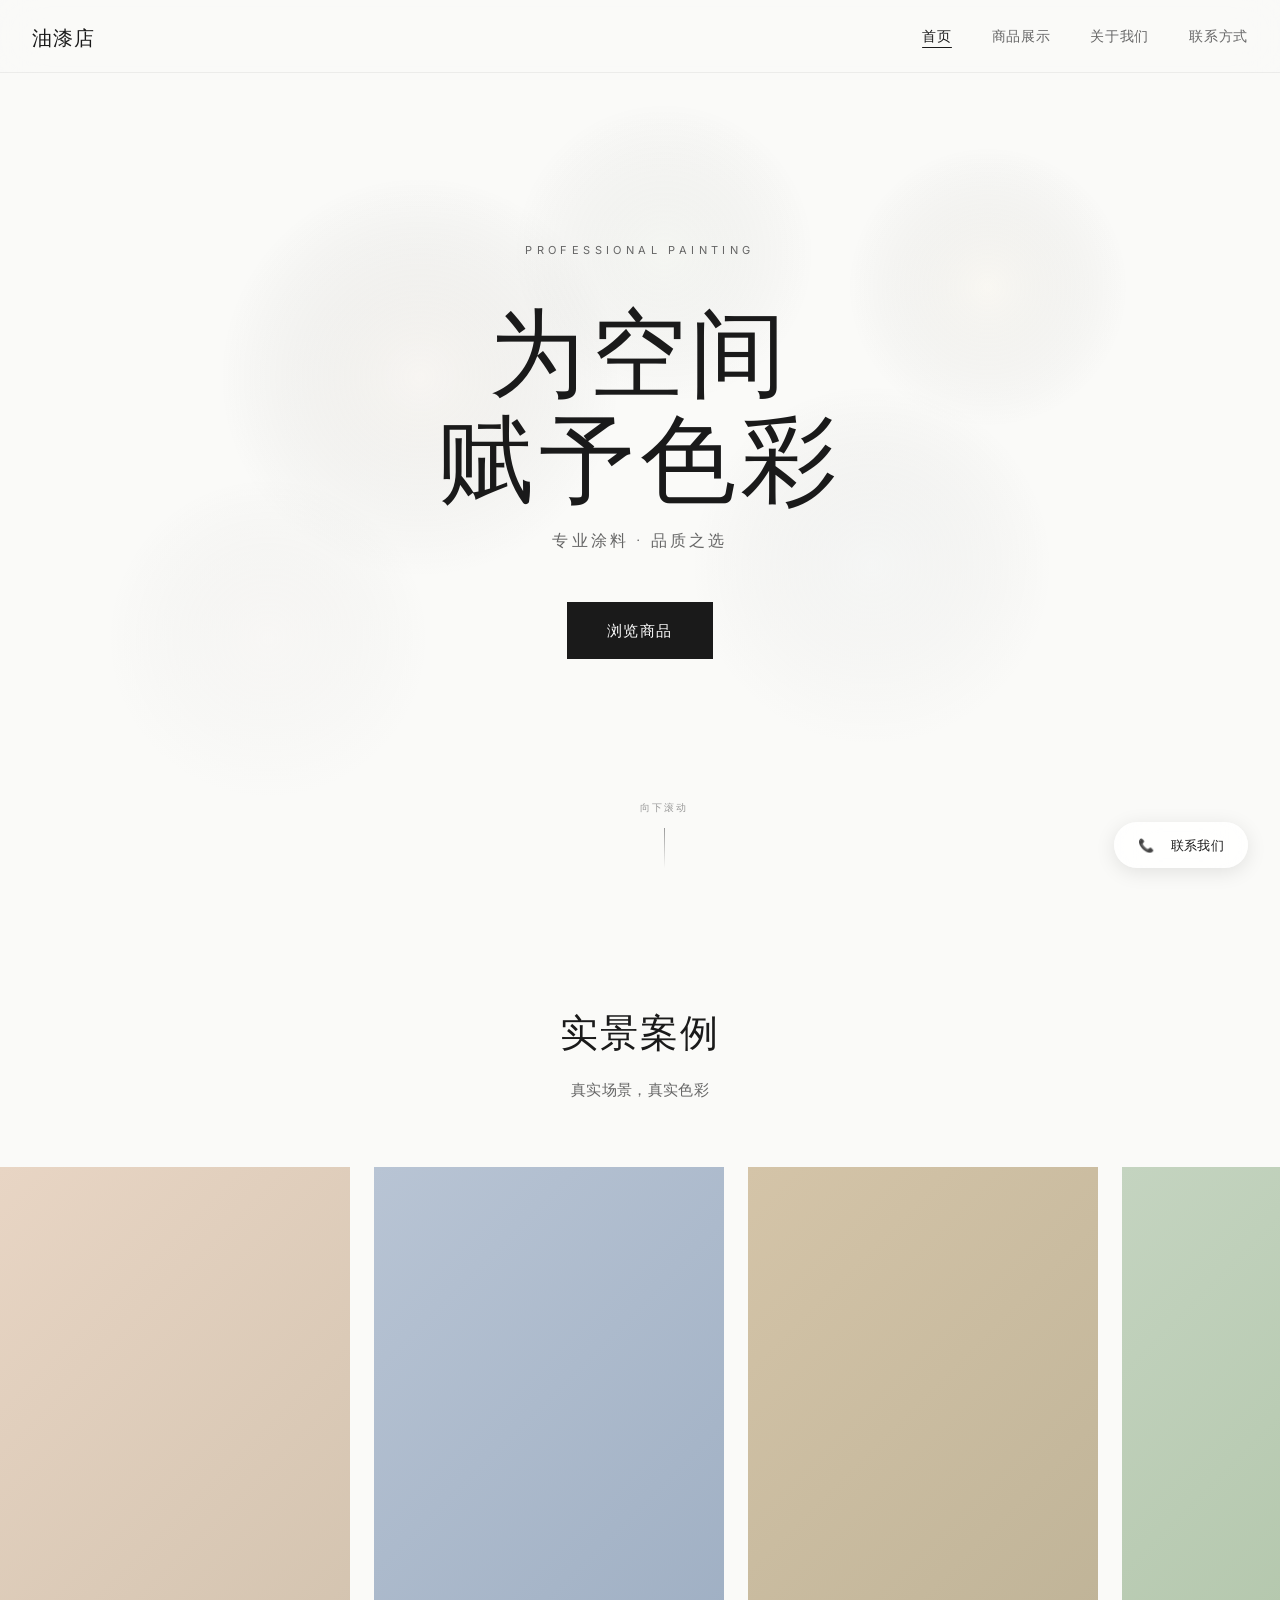
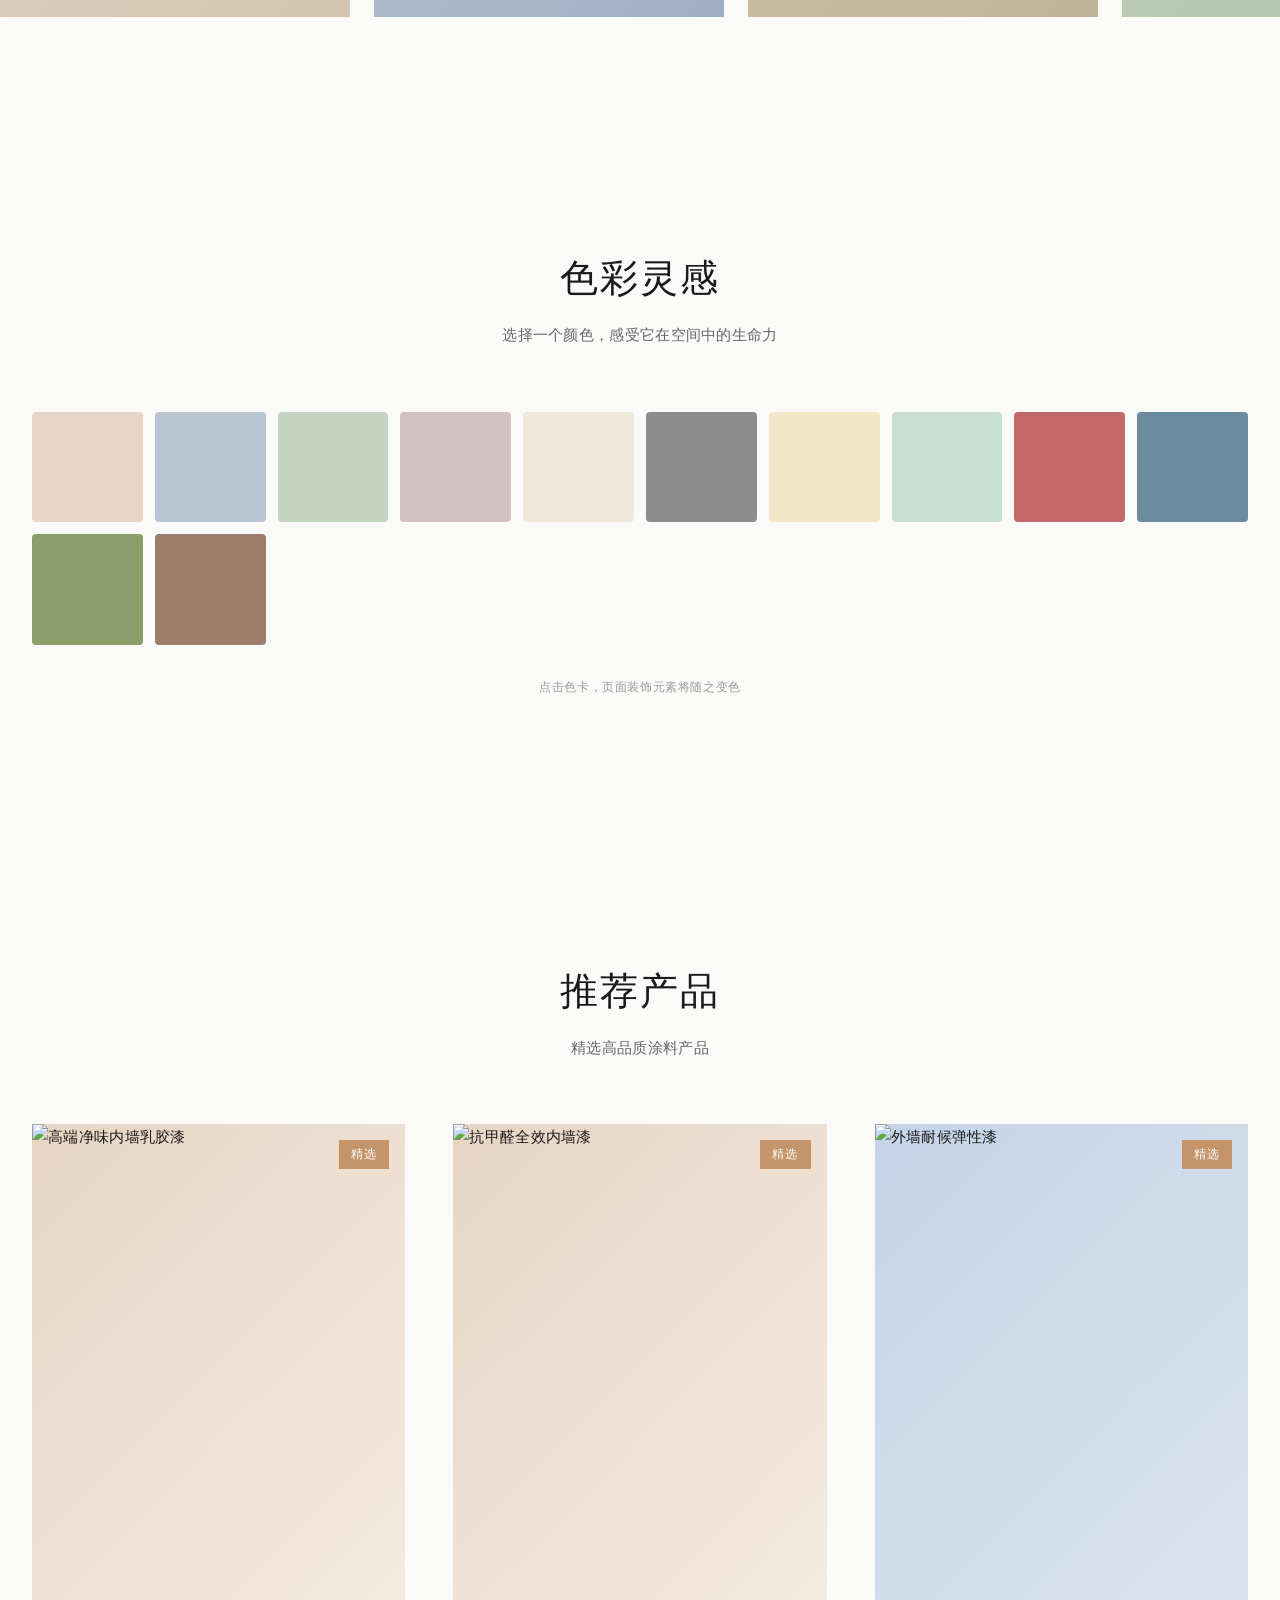
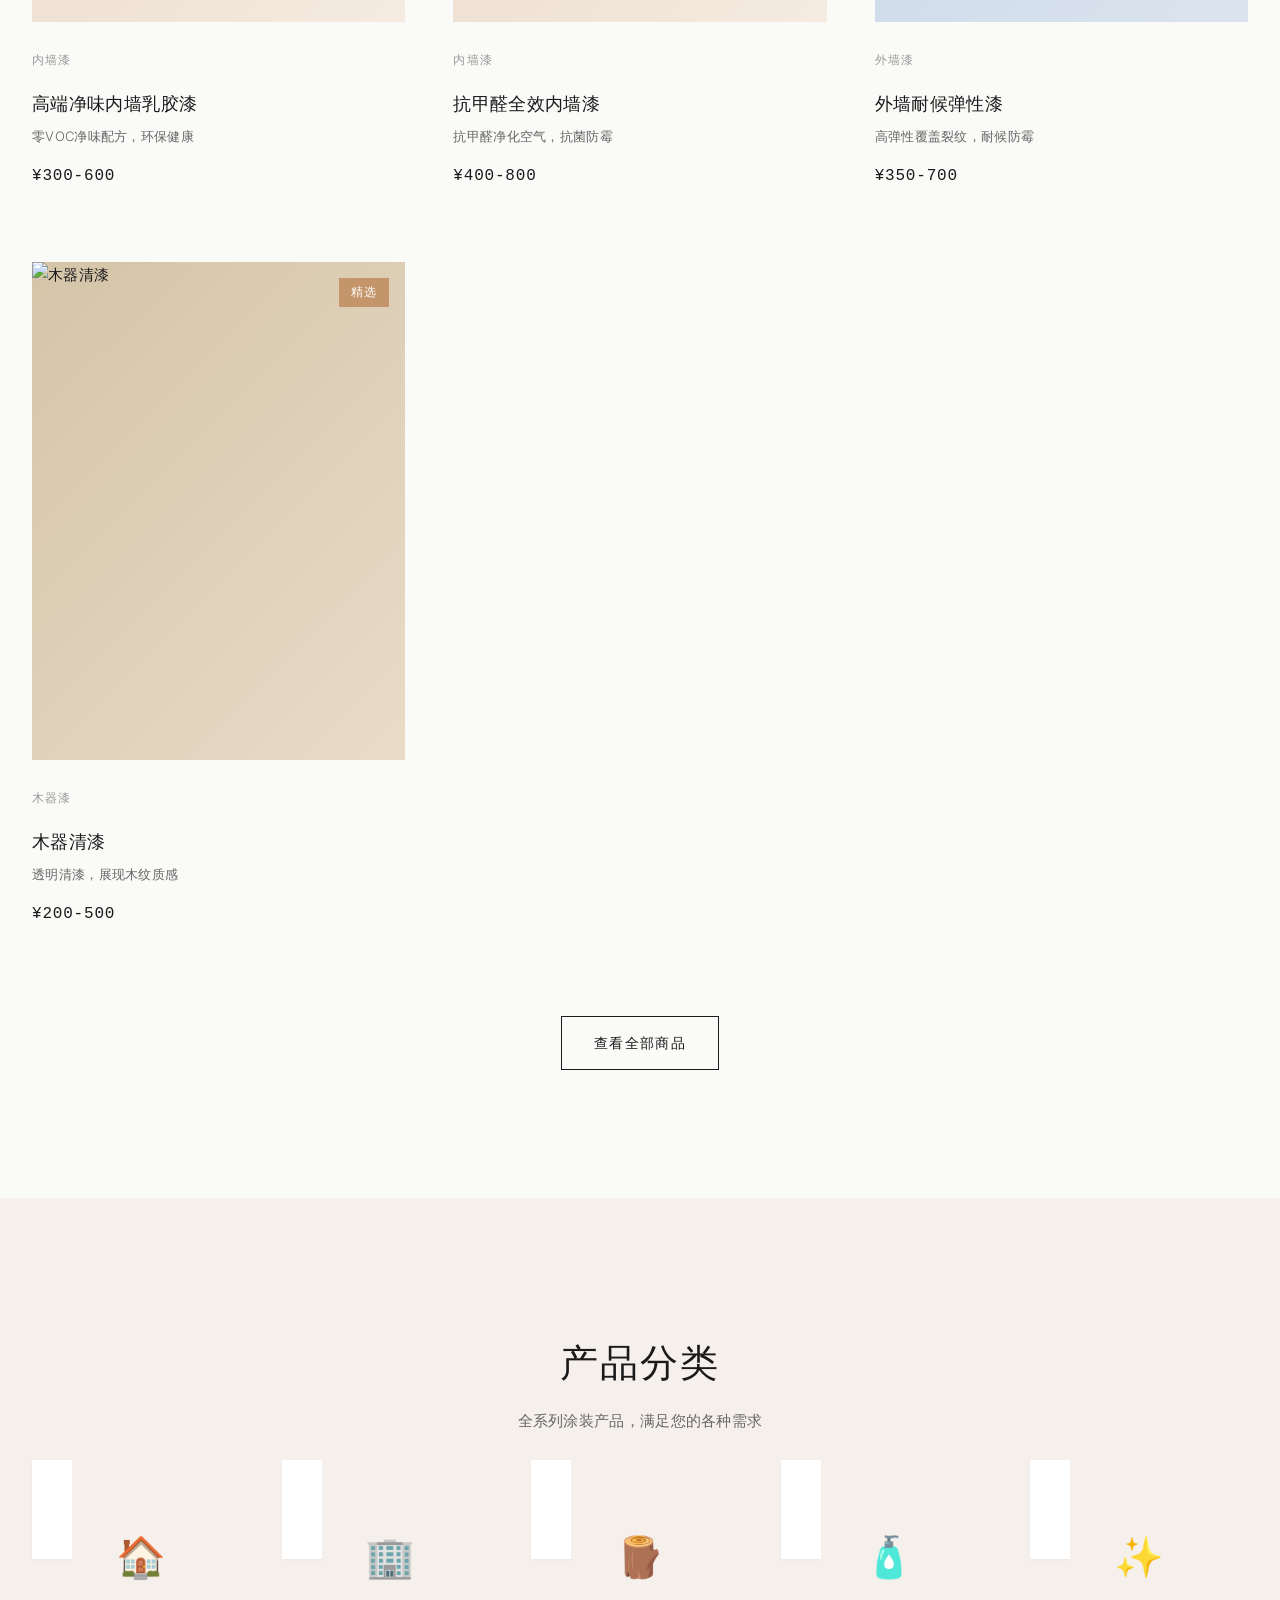
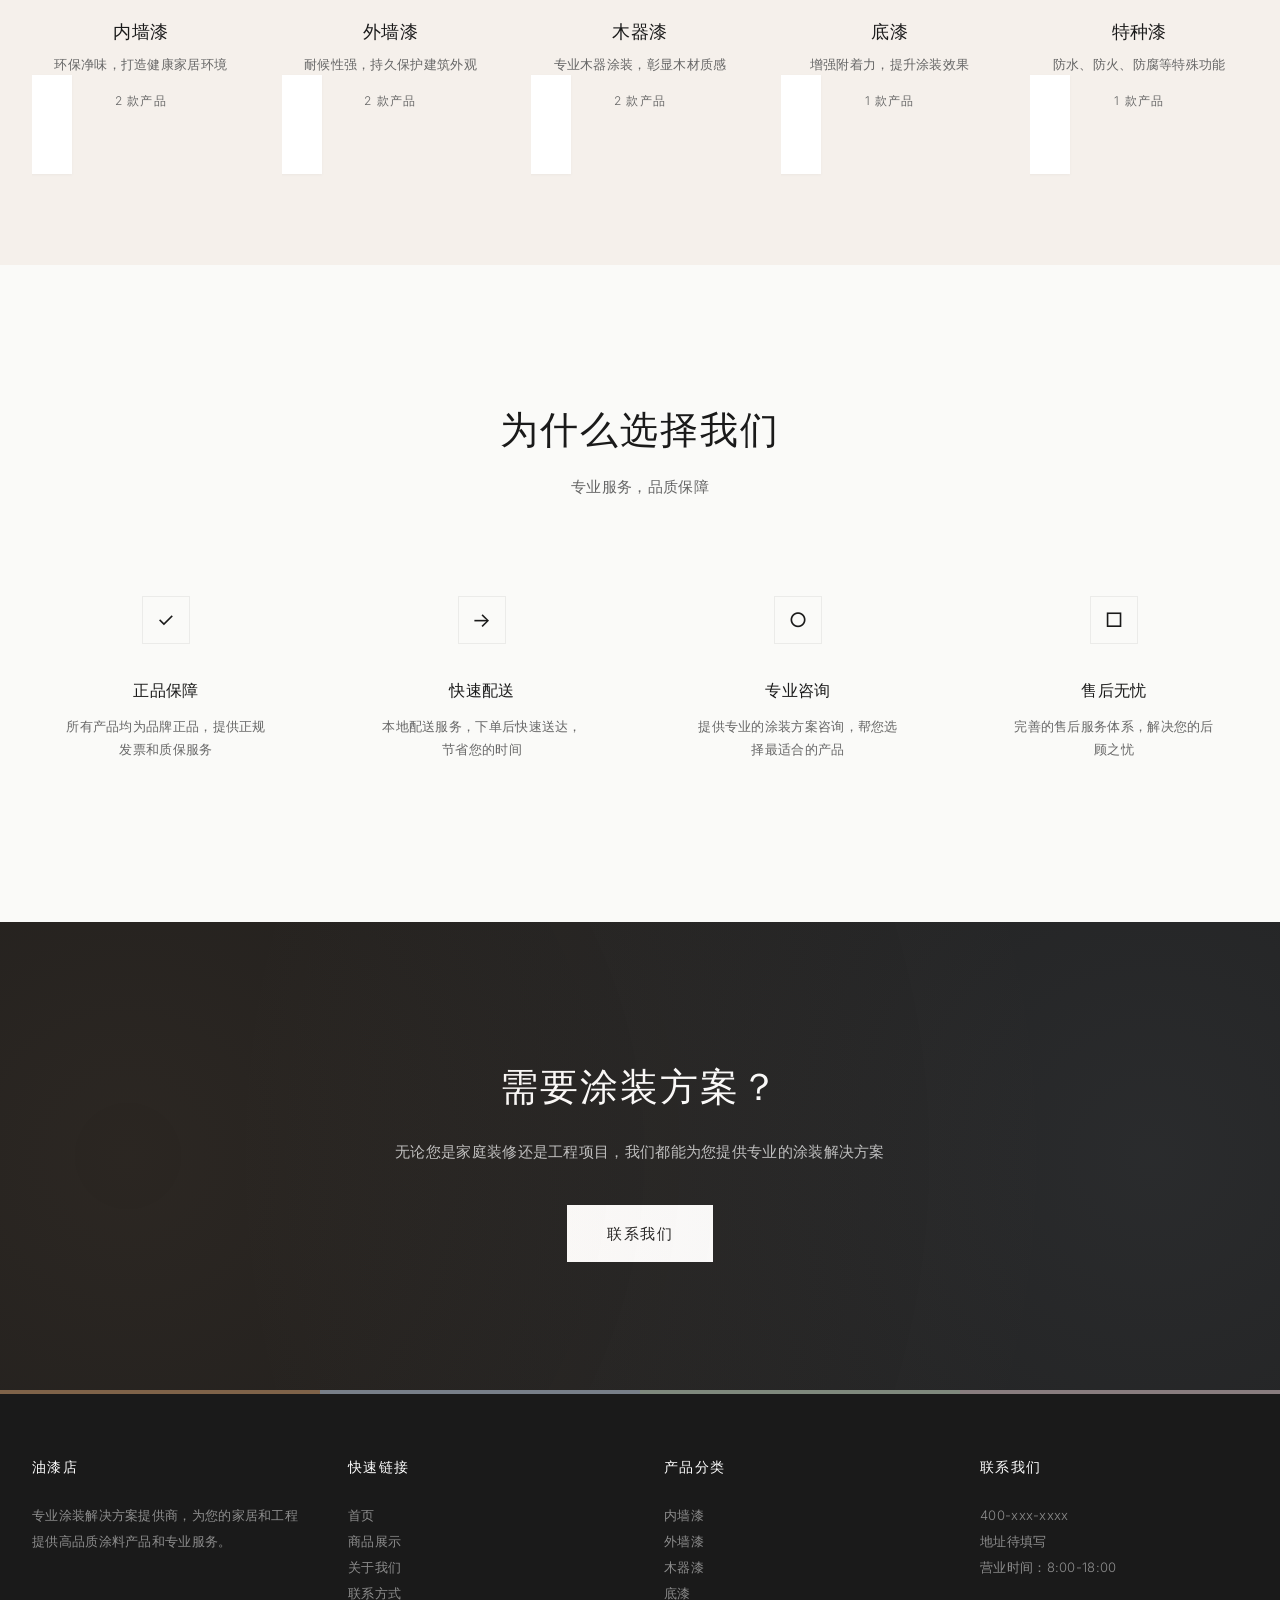
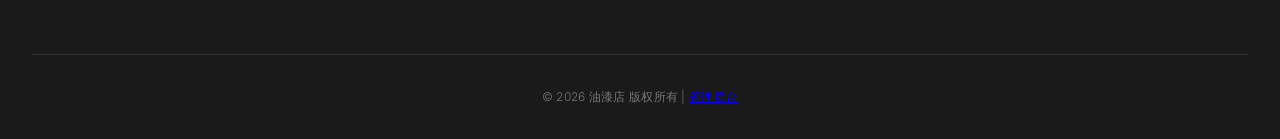
==== commit 0495e5ab: "feat: 沉浸式首页 - 流体背景、色卡交互、3D画廊、视差滚动" ====
--- a/index.html
+++ b/index.html
@@ -29,51 +29,132 @@
     </div>
   </nav>
 
-  <!-- Hero Section -->
-  <section class="hero">
-    <div class="hero-slider">
-      <div class="hero-slide active">
-        <div style="width:100%;height:100%;background:linear-gradient(135deg, #e8d5c4 0%, #c4b8a8 100%);"></div>
-        <div class="hero-overlay">
-          <div class="hero-content">
-            <span style="font-size:0.75rem;letter-spacing:0.3em;opacity:0.8;display:block;margin-bottom:1rem;">PROFESSIONAL PAINTING</span>
-            <h1>为您的空间<br>赋予色彩</h1>
-            <p>专业涂料 · 品质之选</p>
-            <a href="products.html" class="btn btn-primary btn-large">浏览商品</a>
-          </div>
-        </div>
-      </div>
-      <div class="hero-slide">
-        <div style="width:100%;height:100%;background:linear-gradient(135deg, #b8c4d4 0%, #8c9cb0 100%);"></div>
-        <div class="hero-overlay">
-          <div class="hero-content">
-            <span style="font-size:0.75rem;letter-spacing:0.3em;opacity:0.8;display:block;margin-bottom:1rem;">ECO-FRIENDLY</span>
-            <h1>环保健康<br>安心居住</h1>
-            <p>零VOC净味配方，打造健康家居环境</p>
-            <a href="products.html?category=interior" class="btn btn-primary btn-large">查看内墙漆</a>
-          </div>
-        </div>
-      </div>
-      <div class="hero-slide">
-        <div style="width:100%;height:100%;background:linear-gradient(135deg, #c4d4c0 0%, #a8b8a0 100%);"></div>
-        <div class="hero-overlay">
-          <div class="hero-content">
-            <span style="font-size:0.75rem;letter-spacing:0.3em;opacity:0.8;display:block;margin-bottom:1rem;">WEATHER RESISTANT</span>
-            <h1>耐候持久<br>品质保障</h1>
-            <p>专业外墙涂料，持久保持建筑美观</p>
-            <a href="products.html?category=exterior" class="btn btn-primary btn-large">查看外墙漆</a>
-          </div>
-        </div>
-      </div>
-    </div>
-    <div class="hero-dots">
-      <div class="hero-dot active" data-index="0"></div>
-      <div class="hero-dot" data-index="1"></div>
-      <div class="hero-dot" data-index="2"></div>
-    </div>
-  </section>
-
-  <!-- Categories Section -->
+  <!-- ===== 1. 沉浸式 Hero ===== -->
+  <section class="immersive-hero" id="hero">
+    <!-- 流体色块背景 -->
+    <canvas class="hero-canvas" id="hero-canvas"></canvas>
+
+    <!-- 渐变底层 -->
+    <div class="hero-gradient"></div>
+
+    <!-- 内容 -->
+    <div class="hero-center">
+      <span class="hero-label">PROFESSIONAL PAINTING</span>
+      <h1 class="hero-title">
+        <span class="hero-title-line">为空间</span>
+        <span class="hero-title-line">赋予色彩</span>
+      </h1>
+      <p class="hero-subtitle">专业涂料 · 品质之选</p>
+      <a href="products.html" class="btn btn-primary btn-large hero-cta">浏览商品</a>
+    </div>
+
+    <!-- 滚动提示 -->
+    <div class="hero-scroll-hint">
+      <span>向下滚动</span>
+      <div class="scroll-line"></div>
+    </div>
+  </section>
+
+  <!-- ===== 2. 实景案例画廊 ===== -->
+  <section class="gallery-section">
+    <div class="container">
+      <div class="section-header">
+        <h2>实景案例</h2>
+        <p>真实场景，真实色彩</p>
+      </div>
+    </div>
+    <div class="gallery-track" id="gallery-track">
+      <div class="gallery-item">
+        <div class="gallery-image" style="background:linear-gradient(135deg, #e8d5c4, #d4c4b0);"></div>
+        <div class="gallery-overlay">
+          <span class="gallery-tag">内墙漆</span>
+          <h3>现代客厅</h3>
+        </div>
+      </div>
+      <div class="gallery-item">
+        <div class="gallery-image" style="background:linear-gradient(135deg, #b8c4d4, #a0b0c4);"></div>
+        <div class="gallery-overlay">
+          <span class="gallery-tag">外墙漆</span>
+          <h3>别墅外观</h3>
+        </div>
+      </div>
+      <div class="gallery-item">
+        <div class="gallery-image" style="background:linear-gradient(135deg, #d4c4a8, #c0b498);"></div>
+        <div class="gallery-overlay">
+          <span class="gallery-tag">木器漆</span>
+          <h3>实木家具</h3>
+        </div>
+      </div>
+      <div class="gallery-item">
+        <div class="gallery-image" style="background:linear-gradient(135deg, #c4d4c0, #b0c4a8);"></div>
+        <div class="gallery-overlay">
+          <span class="gallery-tag">内墙漆</span>
+          <h3>儿童房</h3>
+        </div>
+      </div>
+      <div class="gallery-item">
+        <div class="gallery-image" style="background:linear-gradient(135deg, #d4c0c4, #c4b0b4);"></div>
+        <div class="gallery-overlay">
+          <span class="gallery-tag">特种漆</span>
+          <h3>防水工程</h3>
+        </div>
+      </div>
+      <!-- 复制一份实现无缝循环 -->
+      <div class="gallery-item">
+        <div class="gallery-image" style="background:linear-gradient(135deg, #e8d5c4, #d4c4b0);"></div>
+        <div class="gallery-overlay">
+          <span class="gallery-tag">内墙漆</span>
+          <h3>现代客厅</h3>
+        </div>
+      </div>
+      <div class="gallery-item">
+        <div class="gallery-image" style="background:linear-gradient(135deg, #b8c4d4, #a0b0c4);"></div>
+        <div class="gallery-overlay">
+          <span class="gallery-tag">外墙漆</span>
+          <h3>别墅外观</h3>
+        </div>
+      </div>
+    </div>
+  </section>
+
+  <!-- ===== 3. 色卡交互区 ===== -->
+  <section class="color-interactive-section" id="color-section">
+    <div class="container">
+      <div class="section-header">
+        <h2>色彩灵感</h2>
+        <p>选择一个颜色，感受它在空间中的生命力</p>
+      </div>
+      <div class="color-grid" id="color-grid">
+        <!-- Rendered by JavaScript -->
+      </div>
+      <div class="color-hint">点击色卡，页面装饰元素将随之变色</div>
+    </div>
+  </section>
+
+  <!-- ===== 4. 推荐产品（视差） ===== -->
+  <section class="section parallax-section">
+    <!-- 装饰几何图形（视差层） -->
+    <div class="parallax-decor">
+      <div class="decor-circle" style="top:10%;left:5%;width:120px;height:120px;"></div>
+      <div class="decor-circle" style="top:60%;right:8%;width:80px;height:80px;"></div>
+      <div class="decor-line" style="top:30%;right:15%;width:200px;"></div>
+    </div>
+
+    <div class="container">
+      <div class="section-header">
+        <h2>推荐产品</h2>
+        <p>精选高品质涂料产品</p>
+      </div>
+      <div class="products-grid" id="featured-products">
+        <!-- Rendered by JavaScript -->
+      </div>
+      <div style="text-align:center;margin-top:4rem;">
+        <a href="products.html" class="btn btn-secondary">查看全部商品</a>
+      </div>
+    </div>
+  </section>
+
+  <!-- ===== 5. 产品分类 ===== -->
   <section class="section section-gray">
     <div class="container">
       <div class="section-header">
@@ -86,37 +167,8 @@
     </div>
   </section>
 
-  <!-- Featured Products Section -->
+  <!-- ===== 6. 为什么选择我们 ===== -->
   <section class="section">
-    <div class="container">
-      <div class="section-header">
-        <h2>推荐产品</h2>
-        <p>精选高品质涂料产品，为您的家居提供最佳涂装方案</p>
-      </div>
-      <div class="products-grid" id="featured-products">
-        <!-- Rendered by JavaScript -->
-      </div>
-      <div style="text-align:center;margin-top:4rem;">
-        <a href="products.html" class="btn btn-secondary">查看全部商品</a>
-      </div>
-    </div>
-  </section>
-
-  <!-- Color Palette Section -->
-  <section class="color-palette-section">
-    <div class="container">
-      <div class="section-header">
-        <h2>色彩灵感</h2>
-        <p>探索我们的精选色彩，为您的空间找到完美色调</p>
-      </div>
-      <div class="color-palette-grid" id="color-palette-grid">
-        <!-- Rendered by JavaScript -->
-      </div>
-    </div>
-  </section>
-
-  <!-- Features Section -->
-  <section class="section section-gray">
     <div class="container">
       <div class="section-header">
         <h2>为什么选择我们</h2>
@@ -124,22 +176,22 @@
       </div>
       <div class="features-grid">
         <div class="feature-card animate-on-scroll">
-          <div class="feature-icon">✓</div>
+          <div class="feature-icon accent-element">✓</div>
           <h3 class="feature-title">正品保障</h3>
           <p class="feature-desc">所有产品均为品牌正品，提供正规发票和质保服务</p>
         </div>
         <div class="feature-card animate-on-scroll" data-delay="100">
-          <div class="feature-icon">→</div>
+          <div class="feature-icon accent-element">→</div>
           <h3 class="feature-title">快速配送</h3>
           <p class="feature-desc">本地配送服务，下单后快速送达，节省您的时间</p>
         </div>
         <div class="feature-card animate-on-scroll" data-delay="200">
-          <div class="feature-icon">○</div>
+          <div class="feature-icon accent-element">○</div>
           <h3 class="feature-title">专业咨询</h3>
           <p class="feature-desc">提供专业的涂装方案咨询，帮您选择最适合的产品</p>
         </div>
         <div class="feature-card animate-on-scroll" data-delay="300">
-          <div class="feature-icon">□</div>
+          <div class="feature-icon accent-element">□</div>
           <h3 class="feature-title">售后无忧</h3>
           <p class="feature-desc">完善的售后服务体系，解决您的后顾之忧</p>
         </div>
@@ -147,19 +199,27 @@
     </div>
   </section>
 
-  <!-- CTA Section -->
-  <section class="section" style="background:var(--color-text);color:white;">
+  <!-- ===== 7. CTA ===== -->
+  <section class="section cta-section">
     <div class="container" style="text-align:center;">
-      <h2 style="font-size:clamp(1.75rem,3vw,2.5rem);font-weight:300;margin-bottom:1.5rem;font-family:var(--font-heading);letter-spacing:0.05em;">需要涂装方案？</h2>
-      <p style="font-size:0.9375rem;opacity:0.7;margin-bottom:2.5rem;max-width:500px;margin-left:auto;margin-right:auto;font-weight:300;">
+      <h2 style="font-size:clamp(1.75rem,3vw,2.5rem);font-weight:300;margin-bottom:1.5rem;font-family:var(--font-heading);letter-spacing:0.05em;color:white;">需要涂装方案？</h2>
+      <p style="font-size:0.9375rem;opacity:0.7;margin-bottom:2.5rem;max-width:500px;margin-left:auto;margin-right:auto;font-weight:300;color:white;">
         无论您是家庭装修还是工程项目，我们都能为您提供专业的涂装解决方案
       </p>
       <a href="contact.html" class="btn btn-primary btn-large" style="background:white;color:var(--color-text);">联系我们</a>
     </div>
   </section>
 
-  <!-- Footer -->
-  <footer class="footer">
+  <!-- ===== 8. 流动 Footer ===== -->
+  <footer class="footer" id="footer">
+    <!-- 流动色条 -->
+    <div class="footer-flow">
+      <div class="flow-bar" style="--flow-color:#c4956a;--flow-delay:0s;"></div>
+      <div class="flow-bar" style="--flow-color:#b8c4d4;--flow-delay:0.5s;"></div>
+      <div class="flow-bar" style="--flow-color:#c4d4c0;--flow-delay:1s;"></div>
+      <div class="flow-bar" style="--flow-color:#d4c0c4;--flow-delay:1.5s;"></div>
+    </div>
+
     <div class="footer-content">
       <div class="footer-section">
         <h3>油漆店</h3>
@@ -197,6 +257,23 @@
     <span>联系我们</span>
   </a>
 
+  <!-- SVG 滤镜（色卡纹理） -->
+  <svg style="position:absolute;width:0;height:0;">
+    <defs>
+      <filter id="paint-texture">
+        <feTurbulence type="fractalNoise" baseFrequency="0.04" numOctaves="4" result="noise" seed="1"/>
+        <feDisplacementMap in="SourceGraphic" in2="noise" scale="3" xChannelSelector="R" yChannelSelector="G"/>
+      </filter>
+      <filter id="paint-flow">
+        <feTurbulence type="turbulence" baseFrequency="0.015" numOctaves="3" result="noise" seed="2">
+          <animate attributeName="seed" from="1" to="100" dur="8s" repeatCount="indefinite"/>
+        </feTurbulence>
+        <feDisplacementMap in="SourceGraphic" in2="noise" scale="4" xChannelSelector="R" yChannelSelector="G"/>
+      </filter>
+    </defs>
+  </svg>
+
+  <script src="assets/js/analytics.js"></script>
   <script src="assets/js/main.js"></script>
   <script>
     document.addEventListener('DOMContentLoaded', () => {
--- a/assets/css/style.css
+++ b/assets/css/style.css
@@ -1486,3 +1486,432 @@
   opacity: 0.8;
   font-weight: 300;
 }
+
+/* ============================================
+   沉浸式首页 - 新增样式
+   ============================================ */
+
+/* ===== 1. 沉浸式 Hero ===== */
+.immersive-hero {
+  position: relative;
+  height: 100vh;
+  min-height: 700px;
+  overflow: hidden;
+  display: flex;
+  align-items: center;
+  justify-content: center;
+}
+
+.hero-canvas {
+  position: absolute;
+  top: 0;
+  left: 0;
+  width: 100%;
+  height: 100%;
+  z-index: 1;
+}
+
+.hero-gradient {
+  position: absolute;
+  top: 0;
+  left: 0;
+  width: 100%;
+  height: 100%;
+  background: linear-gradient(180deg,
+    rgba(250, 250, 248, 0) 0%,
+    rgba(250, 250, 248, 0.3) 50%,
+    rgba(250, 250, 248, 0.9) 100%
+  );
+  z-index: 2;
+  pointer-events: none;
+}
+
+.hero-center {
+  position: relative;
+  z-index: 3;
+  text-align: center;
+  color: var(--color-text);
+}
+
+.hero-label {
+  display: block;
+  font-size: 0.6875rem;
+  letter-spacing: 0.4em;
+  color: var(--color-text-secondary);
+  margin-bottom: 2rem;
+  opacity: 0;
+  transform: translateY(20px);
+  animation: heroFadeUp 1.2s cubic-bezier(0.16, 1, 0.3, 1) 0.5s forwards;
+}
+
+.hero-title {
+  font-size: clamp(3rem, 8vw, 6rem);
+  font-weight: 200;
+  line-height: 1.1;
+  margin-bottom: 1.5rem;
+  font-family: var(--font-heading);
+  letter-spacing: 0.05em;
+}
+
+.hero-title-line {
+  display: block;
+  opacity: 0;
+  transform: translateY(40px);
+}
+
+.hero-title-line:nth-child(1) {
+  animation: heroFadeUp 1.2s cubic-bezier(0.16, 1, 0.3, 1) 0.8s forwards;
+}
+
+.hero-title-line:nth-child(2) {
+  animation: heroFadeUp 1.2s cubic-bezier(0.16, 1, 0.3, 1) 1.1s forwards;
+}
+
+.hero-subtitle {
+  font-size: 1rem;
+  letter-spacing: 0.2em;
+  color: var(--color-text-secondary);
+  font-weight: 300;
+  margin-bottom: 3rem;
+  opacity: 0;
+  transform: translateY(20px);
+  animation: heroFadeUp 1.2s cubic-bezier(0.16, 1, 0.3, 1) 1.4s forwards;
+}
+
+.hero-cta {
+  opacity: 0;
+  transform: translateY(20px);
+  animation: heroFadeUp 1.2s cubic-bezier(0.16, 1, 0.3, 1) 1.7s forwards;
+}
+
+@keyframes heroFadeUp {
+  to {
+    opacity: 1;
+    transform: translateY(0);
+  }
+}
+
+/* 滚动提示 */
+.hero-scroll-hint {
+  position: absolute;
+  bottom: 2rem;
+  left: 50%;
+  transform: translateX(-50%);
+  z-index: 3;
+  display: flex;
+  flex-direction: column;
+  align-items: center;
+  gap: 0.75rem;
+  opacity: 0;
+  animation: heroFadeUp 1s ease 2.5s forwards;
+}
+
+.hero-scroll-hint span {
+  font-size: 0.625rem;
+  letter-spacing: 0.2em;
+  color: var(--color-text-tertiary);
+  text-transform: uppercase;
+}
+
+.scroll-line {
+  width: 1px;
+  height: 40px;
+  background: linear-gradient(to bottom, var(--color-text-tertiary), transparent);
+  animation: scrollPulse 2s ease-in-out infinite;
+}
+
+@keyframes scrollPulse {
+  0%, 100% { opacity: 0.3; transform: scaleY(0.5); }
+  50% { opacity: 1; transform: scaleY(1); }
+}
+
+/* ===== 2. 实景画廊 ===== */
+.gallery-section {
+  padding: 6rem 0;
+  overflow: hidden;
+}
+
+.gallery-track {
+  display: flex;
+  gap: 1.5rem;
+  animation: galleryScroll 30s linear infinite;
+  width: max-content;
+}
+
+.gallery-track:hover {
+  animation-play-state: paused;
+}
+
+@keyframes galleryScroll {
+  0% { transform: translateX(0); }
+  100% { transform: translateX(-50%); }
+}
+
+.gallery-item {
+  flex: 0 0 350px;
+  height: 450px;
+  position: relative;
+  overflow: hidden;
+  cursor: pointer;
+  transition: transform 0.4s cubic-bezier(0.16, 1, 0.3, 1);
+}
+
+.gallery-item:hover {
+  transform: perspective(800px) rotateY(-3deg) scale(1.02);
+}
+
+.gallery-image {
+  width: 100%;
+  height: 100%;
+  transition: transform 0.6s cubic-bezier(0.16, 1, 0.3, 1);
+}
+
+.gallery-item:hover .gallery-image {
+  transform: scale(1.05);
+}
+
+.gallery-overlay {
+  position: absolute;
+  bottom: 0;
+  left: 0;
+  right: 0;
+  padding: 2rem;
+  background: linear-gradient(to top, rgba(0,0,0,0.6), transparent);
+  color: white;
+  opacity: 0;
+  transform: translateY(10px);
+  transition: all 0.4s cubic-bezier(0.16, 1, 0.3, 1);
+}
+
+.gallery-item:hover .gallery-overlay {
+  opacity: 1;
+  transform: translateY(0);
+}
+
+.gallery-tag {
+  display: inline-block;
+  padding: 0.25rem 0.75rem;
+  background: rgba(255,255,255,0.2);
+  backdrop-filter: blur(10px);
+  font-size: 0.6875rem;
+  letter-spacing: 0.1em;
+  margin-bottom: 0.5rem;
+}
+
+.gallery-overlay h3 {
+  font-size: 1.25rem;
+  font-weight: 300;
+  font-family: var(--font-heading);
+  letter-spacing: 0.02em;
+}
+
+/* ===== 3. 色卡交互区 ===== */
+.color-interactive-section {
+  padding: 8rem 2rem;
+  background: var(--color-bg);
+}
+
+.color-grid {
+  display: grid;
+  grid-template-columns: repeat(auto-fill, minmax(100px, 1fr));
+  gap: 0.75rem;
+}
+
+.color-cell {
+  aspect-ratio: 1;
+  cursor: pointer;
+  position: relative;
+  overflow: hidden;
+  transition: all 0.4s cubic-bezier(0.34, 1.56, 0.64, 1);
+  border-radius: 4px;
+}
+
+.color-cell::before {
+  content: '';
+  position: absolute;
+  inset: 0;
+  background: inherit;
+  filter: url(#paint-texture);
+  opacity: 0;
+  transition: opacity 0.4s;
+}
+
+.color-cell:hover::before {
+  opacity: 1;
+}
+
+.color-cell:hover {
+  transform: translateY(-4px) scale(1.05);
+  box-shadow:
+    0 8px 25px rgba(0,0,0,0.1),
+    0 0 40px var(--cell-color);
+}
+
+.color-cell-label {
+  position: absolute;
+  bottom: 0;
+  left: 0;
+  right: 0;
+  padding: 0.5rem;
+  background: linear-gradient(to top, rgba(0,0,0,0.4), transparent);
+  color: white;
+  font-size: 0.5625rem;
+  letter-spacing: 0.1em;
+  opacity: 0;
+  transform: translateY(5px);
+  transition: all 0.3s;
+  text-align: center;
+}
+
+.color-cell:hover .color-cell-label {
+  opacity: 1;
+  transform: translateY(0);
+}
+
+.color-cell.active {
+  outline: 2px solid var(--color-text);
+  outline-offset: 2px;
+}
+
+.color-hint {
+  text-align: center;
+  margin-top: 2rem;
+  font-size: 0.75rem;
+  color: var(--color-text-tertiary);
+  letter-spacing: 0.05em;
+}
+
+/* 强调色元素（响应色卡选择） */
+.accent-element {
+  transition: all 0.5s cubic-bezier(0.16, 1, 0.3, 1);
+}
+
+.accent-active .accent-element {
+  color: var(--accent-color);
+  border-color: var(--accent-color);
+}
+
+/* ===== 4. 视差区域 ===== */
+.parallax-section {
+  position: relative;
+  overflow: hidden;
+}
+
+.parallax-decor {
+  position: absolute;
+  top: 0;
+  left: 0;
+  width: 100%;
+  height: 100%;
+  pointer-events: none;
+  z-index: 0;
+}
+
+.decor-circle {
+  position: absolute;
+  border-radius: 50%;
+  border: 1px solid var(--color-border);
+  opacity: 0.3;
+  will-change: transform;
+}
+
+.decor-line {
+  position: absolute;
+  height: 1px;
+  background: linear-gradient(to right, transparent, var(--color-border), transparent);
+  opacity: 0.3;
+  will-change: transform;
+}
+
+/* ===== 5. 流动 Footer ===== */
+.footer {
+  position: relative;
+  overflow: hidden;
+}
+
+.footer-flow {
+  position: absolute;
+  top: 0;
+  left: 0;
+  width: 100%;
+  height: 4px;
+  display: flex;
+  overflow: hidden;
+}
+
+.flow-bar {
+  flex: 1;
+  height: 100%;
+  background: var(--flow-color);
+  opacity: 0.6;
+  animation: flowMove 4s ease-in-out infinite;
+  animation-delay: var(--flow-delay);
+}
+
+@keyframes flowMove {
+  0%, 100% { transform: scaleX(0.3); opacity: 0.3; }
+  50% { transform: scaleX(1); opacity: 0.8; }
+}
+
+/* ===== 6. CTA 区域 ===== */
+.cta-section {
+  background: var(--color-text);
+  position: relative;
+  overflow: hidden;
+}
+
+.cta-section::before {
+  content: '';
+  position: absolute;
+  top: -50%;
+  left: -50%;
+  width: 200%;
+  height: 200%;
+  background: radial-gradient(circle at 30% 50%, rgba(196, 149, 106, 0.1) 0%, transparent 50%),
+              radial-gradient(circle at 70% 50%, rgba(184, 196, 212, 0.1) 0%, transparent 50%);
+  animation: ctaGlow 8s ease-in-out infinite alternate;
+}
+
+@keyframes ctaGlow {
+  0% { transform: translate(0, 0); }
+  100% { transform: translate(5%, -5%); }
+}
+
+/* ===== 响应式 ===== */
+@media (max-width: 768px) {
+  .hero-title {
+    font-size: clamp(2rem, 10vw, 3.5rem);
+  }
+
+  .gallery-item {
+    flex: 0 0 280px;
+    height: 360px;
+  }
+
+  .color-grid {
+    grid-template-columns: repeat(auto-fill, minmax(70px, 1fr));
+  }
+
+  .gallery-track {
+    animation-duration: 20s;
+  }
+}
+
+@media (prefers-reduced-motion: reduce) {
+  .hero-title-line,
+  .hero-label,
+  .hero-subtitle,
+  .hero-cta {
+    animation: none;
+    opacity: 1;
+    transform: none;
+  }
+
+  .gallery-track {
+    animation: none;
+  }
+
+  .flow-bar {
+    animation: none;
+  }
+}
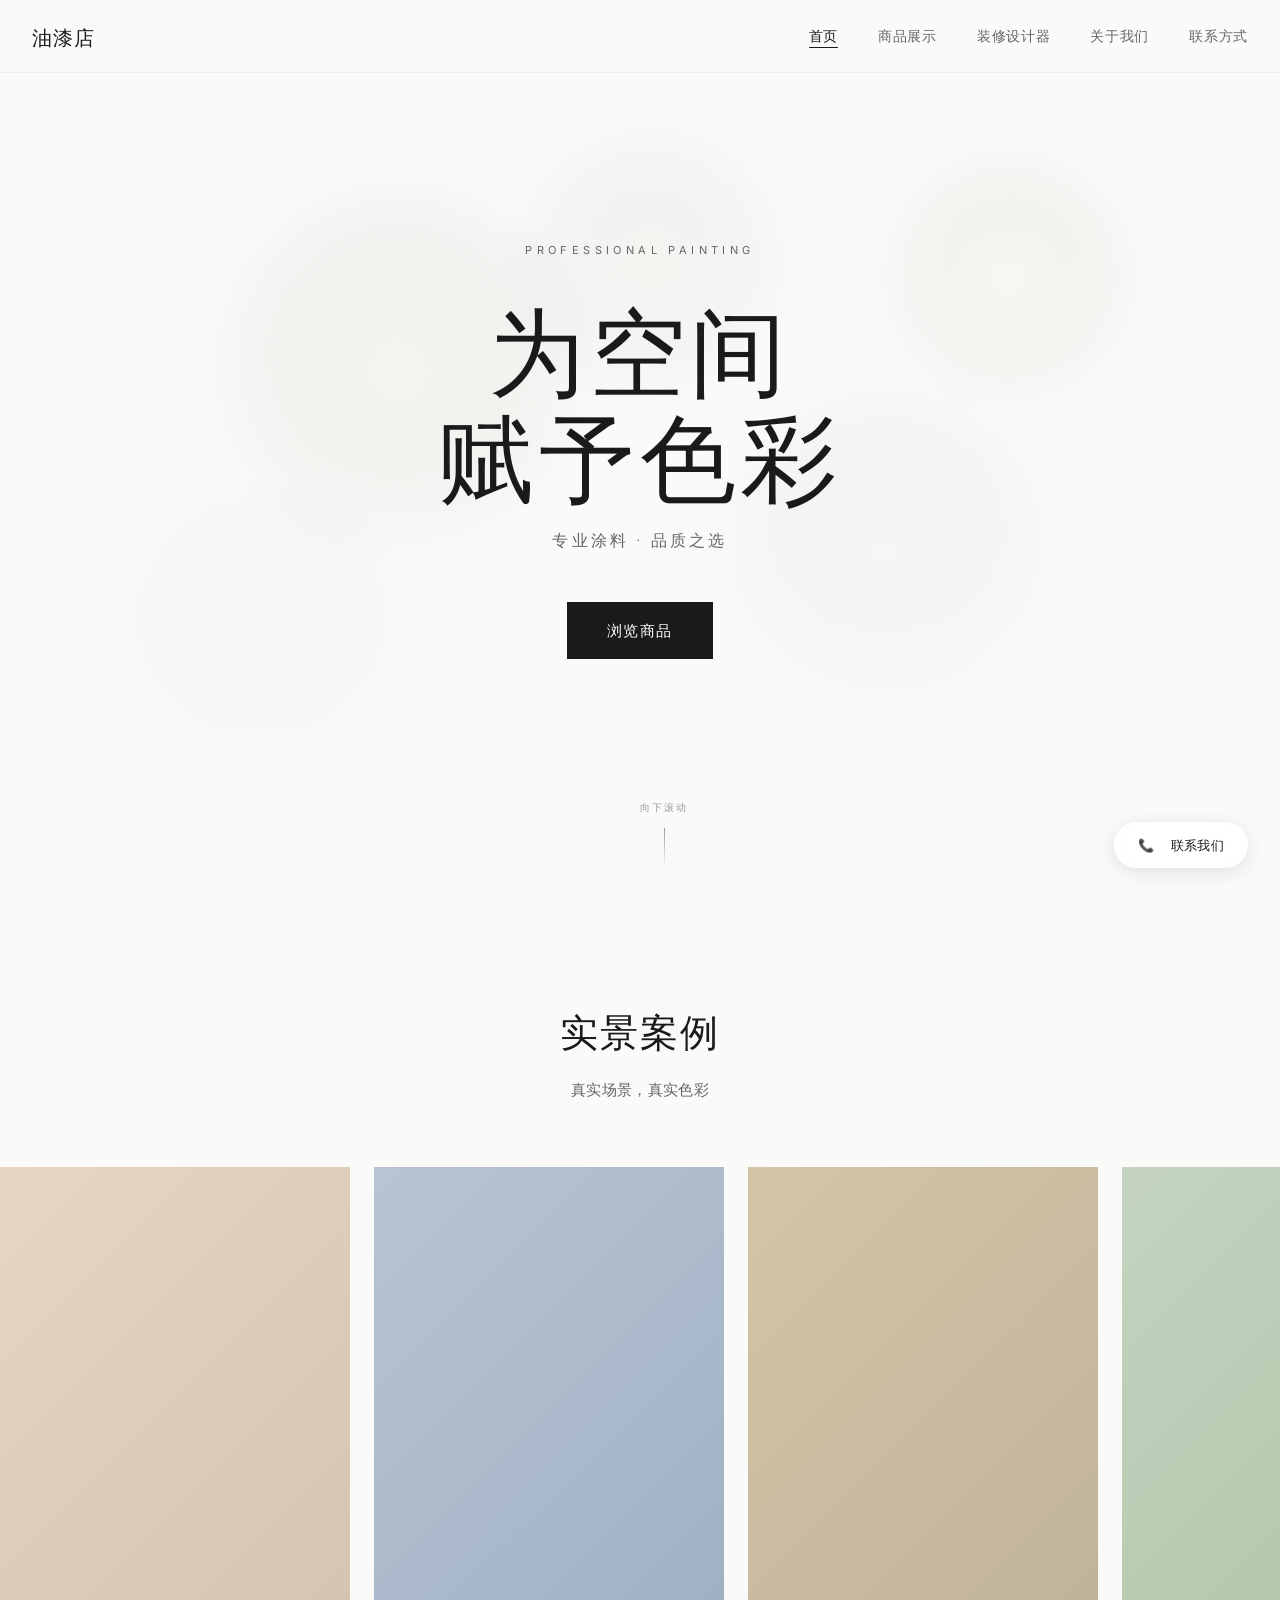
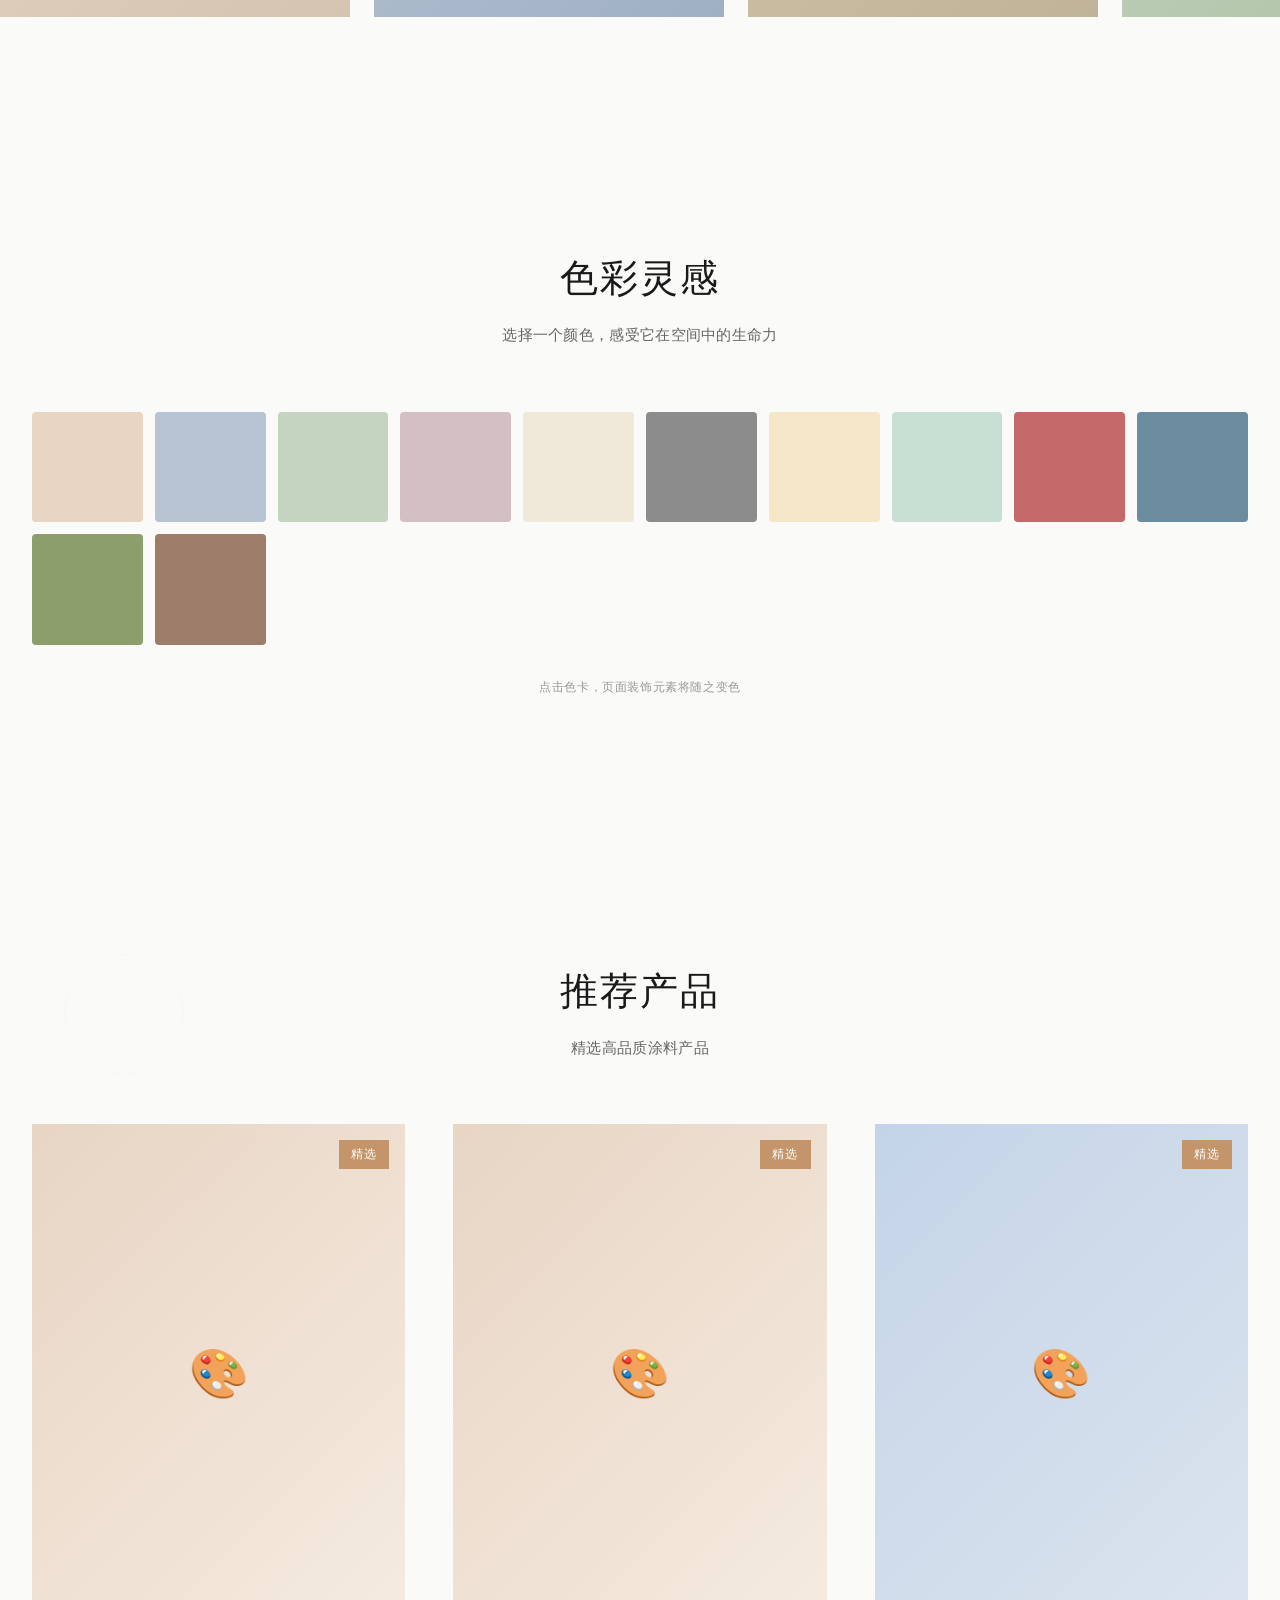
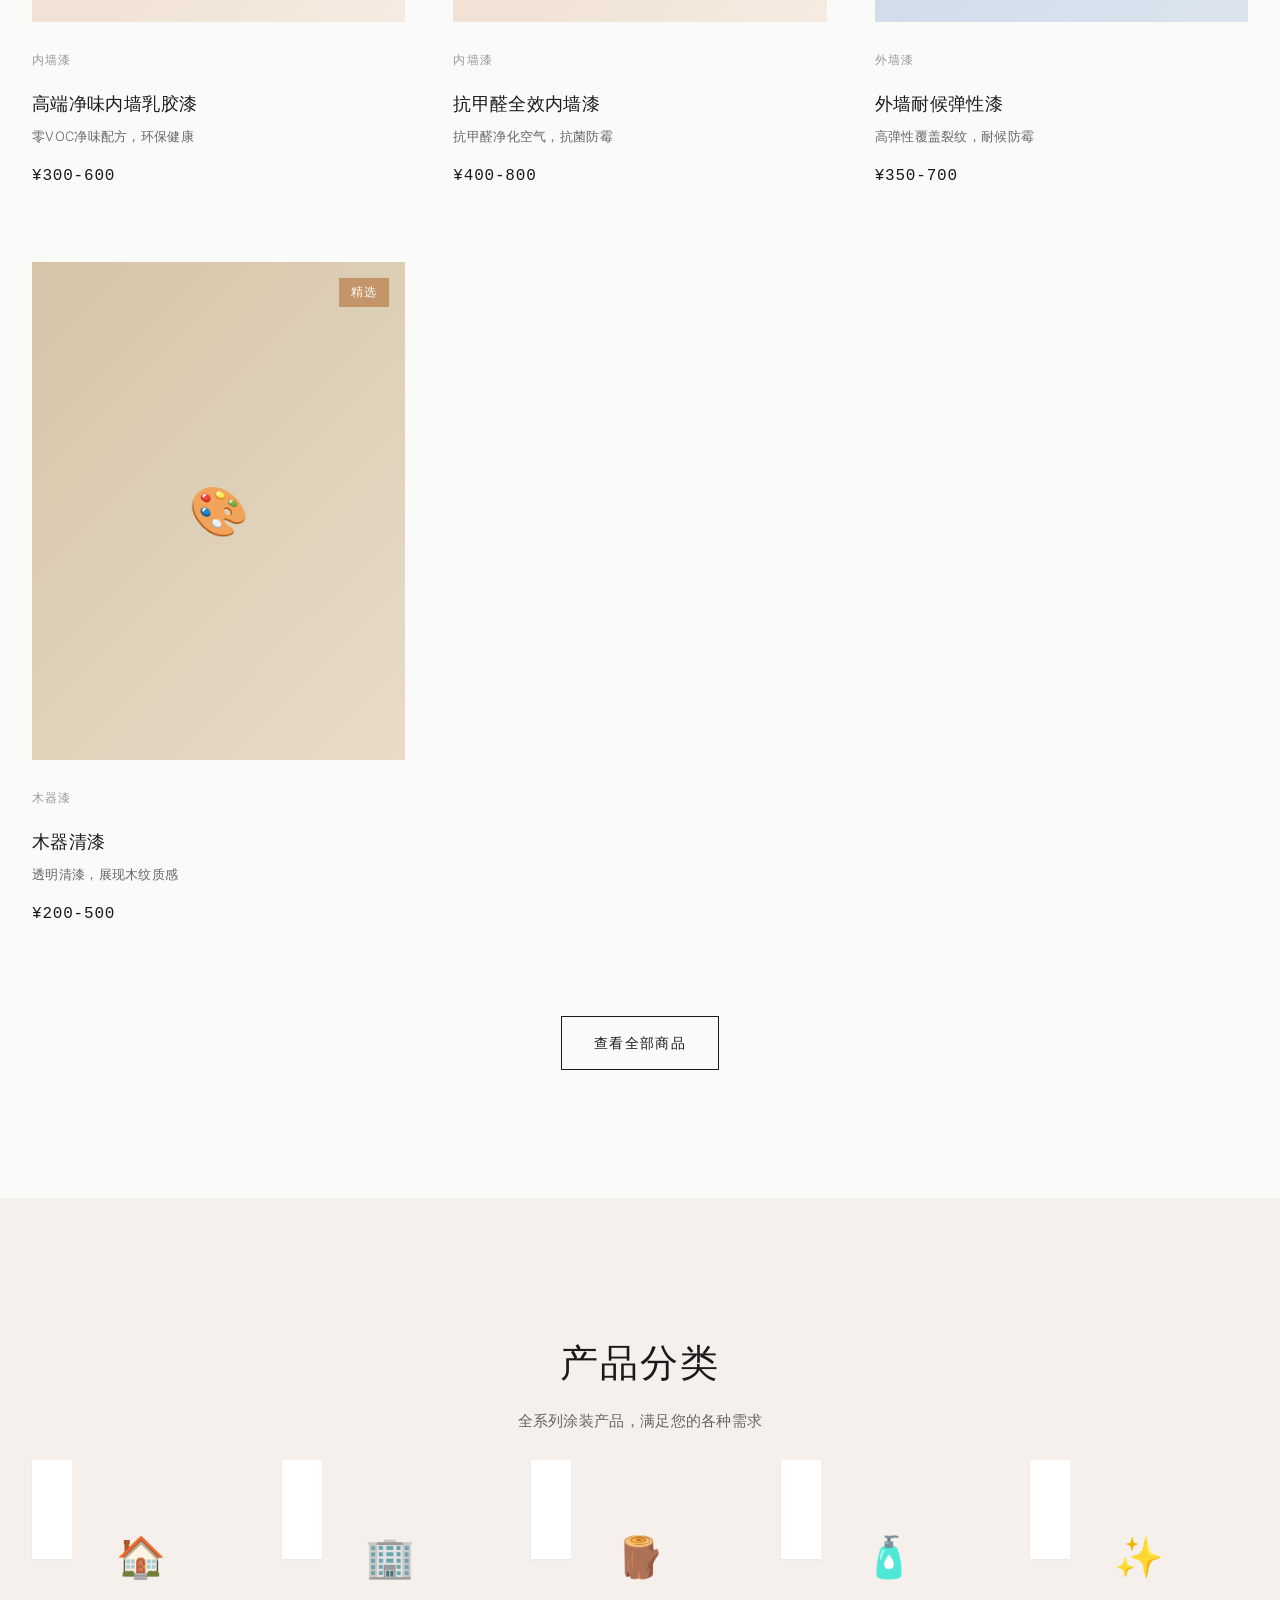
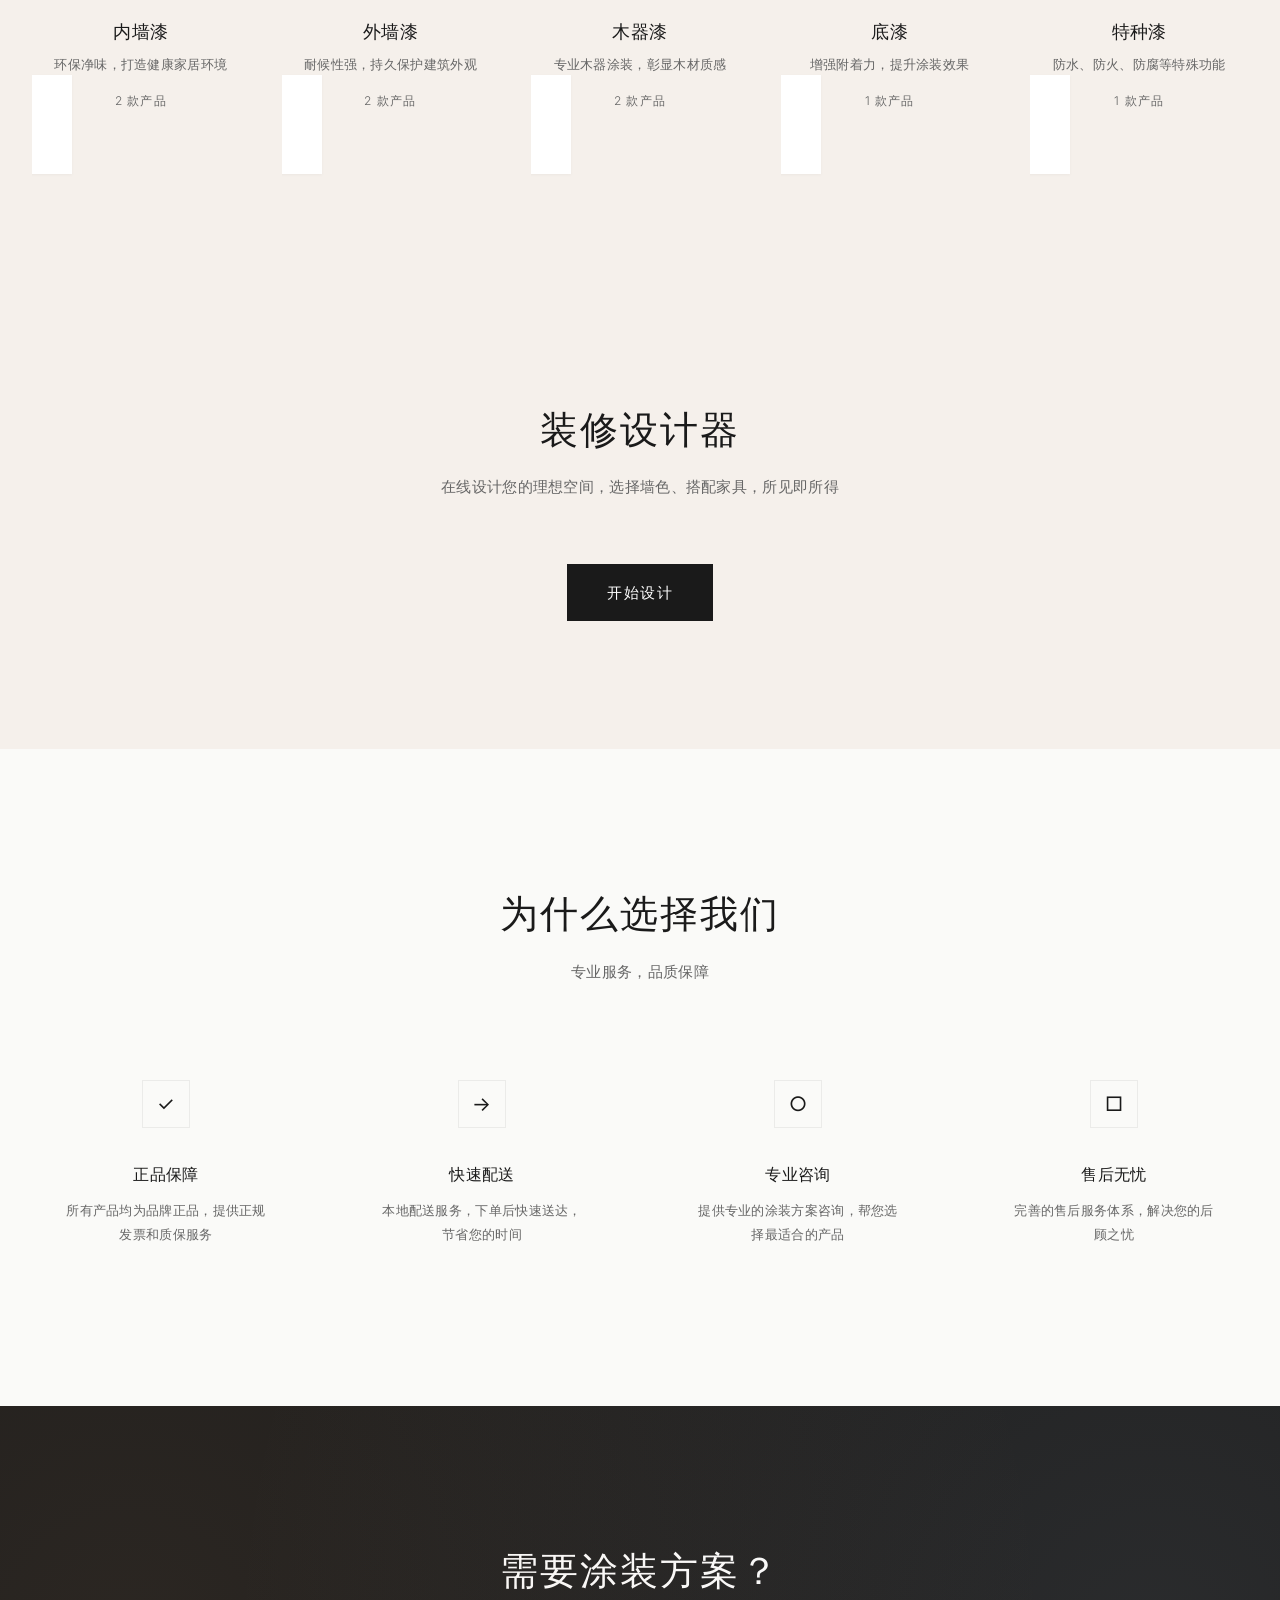
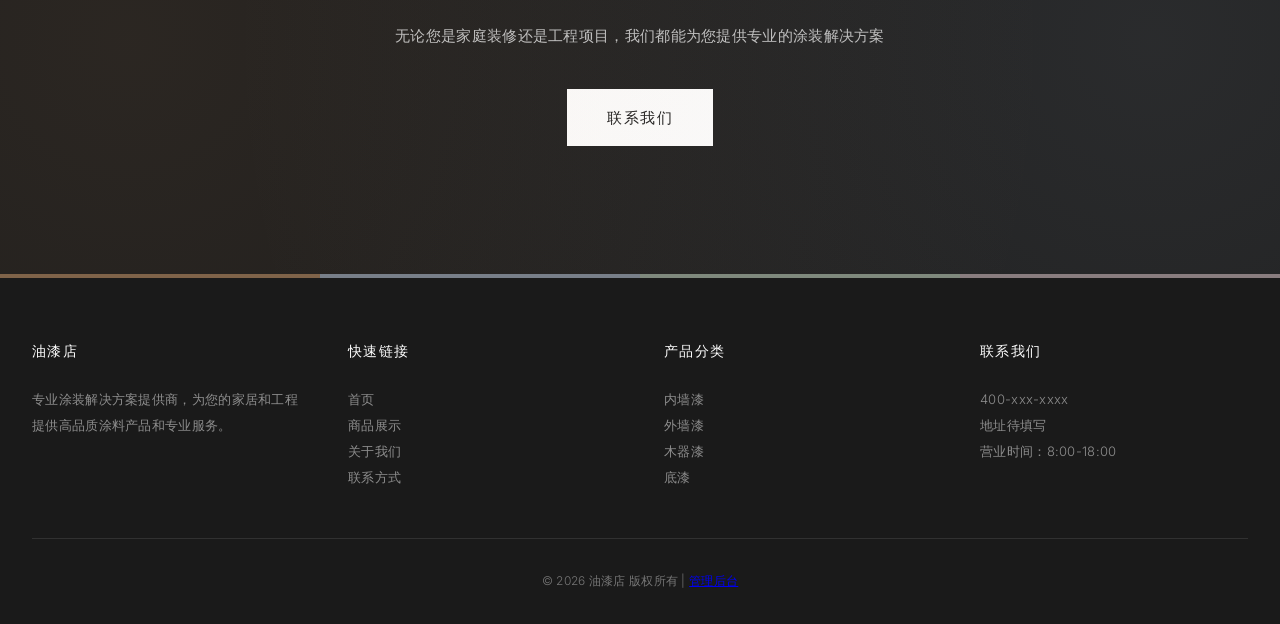
==== commit fbd5a4f7: "feat: 统一导航链接、优化移动端适配 - 所有页面导航栏添加「装修设计器」链接 - 首页添加设计器入口区域 - 优化移动端导航菜单样式 - 优化移动端产品卡片、分类卡片显示 - 优化设计器页面移动" ====
--- a/index.html
+++ b/index.html
@@ -23,6 +23,7 @@
       <ul class="nav-links">
         <li><a href="index.html" class="active">首页</a></li>
         <li><a href="products.html">商品展示</a></li>
+        <li><a href="designer.html">装修设计器</a></li>
         <li><a href="about.html">关于我们</a></li>
         <li><a href="contact.html">联系方式</a></li>
       </ul>
@@ -167,7 +168,18 @@
     </div>
   </section>
 
-  <!-- ===== 6. 为什么选择我们 ===== -->
+  <!-- ===== 6. 装修设计器入口 ===== -->
+  <section class="section section-gray">
+    <div class="container" style="text-align:center;">
+      <div class="section-header">
+        <h2>装修设计器</h2>
+        <p>在线设计您的理想空间，选择墙色、搭配家具，所见即所得</p>
+      </div>
+      <a href="designer.html" class="btn btn-primary btn-large">开始设计</a>
+    </div>
+  </section>
+
+  <!-- ===== 7. 为什么选择我们 ===== -->
   <section class="section">
     <div class="container">
       <div class="section-header">
--- a/assets/css/style.css
+++ b/assets/css/style.css
@@ -150,108 +150,6 @@
   transition: all 0.3s;
 }
 
-/* ===== Hero Section ===== */
-.hero {
-  position: relative;
-  height: 100vh;
-  min-height: 600px;
-  overflow: hidden;
-  margin-top: 0;
-}
-
-.hero-slider {
-  position: relative;
-  width: 100%;
-  height: 100%;
-}
-
-.hero-slide {
-  position: absolute;
-  top: 0;
-  left: 0;
-  width: 100%;
-  height: 100%;
-  opacity: 0;
-  transition: opacity 1.2s cubic-bezier(0.16, 1, 0.3, 1);
-}
-
-.hero-slide.active {
-  opacity: 1;
-}
-
-.hero-slide img,
-.hero-slide video {
-  width: 100%;
-  height: 100%;
-  object-fit: cover;
-  transform: scale(1.05);
-  animation: heroZoom 20s ease-in-out infinite alternate;
-}
-
-@keyframes heroZoom {
-  from { transform: scale(1.05); }
-  to { transform: scale(1.15); }
-}
-
-.hero-overlay {
-  position: absolute;
-  top: 0;
-  left: 0;
-  right: 0;
-  bottom: 0;
-  background: linear-gradient(to bottom, rgba(0,0,0,0.1), rgba(0,0,0,0.4));
-  display: flex;
-  align-items: center;
-  justify-content: center;
-}
-
-.hero-content {
-  text-align: center;
-  color: white;
-  max-width: 800px;
-  padding: 0 2rem;
-}
-
-.hero-content h1 {
-  font-size: clamp(2.5rem, 5vw, 4.5rem);
-  font-weight: 300;
-  margin-bottom: 1.5rem;
-  font-family: var(--font-heading);
-  letter-spacing: 0.05em;
-  text-shadow: 0 2px 30px rgba(0,0,0,0.2);
-}
-
-.hero-content p {
-  font-size: 1rem;
-  margin-bottom: 2.5rem;
-  opacity: 0.9;
-  letter-spacing: 0.15em;
-  font-weight: 300;
-}
-
-.hero-dots {
-  position: absolute;
-  bottom: 3rem;
-  left: 50%;
-  transform: translateX(-50%);
-  display: flex;
-  gap: 1rem;
-}
-
-.hero-dot {
-  width: 8px;
-  height: 8px;
-  border-radius: 50%;
-  background: rgba(255, 255, 255, 0.4);
-  cursor: pointer;
-  transition: all 0.3s;
-}
-
-.hero-dot.active {
-  background: white;
-  transform: scale(1.3);
-}
-
 /* ===== Buttons ===== */
 .btn {
   display: inline-flex;
@@ -661,6 +559,7 @@
   overflow: hidden;
   background: var(--color-bg-warm);
   margin-bottom: 1.5rem;
+  position: relative;
 }
 
 .gallery-main img,
@@ -1171,6 +1070,18 @@
   .admin-sidebar {
     display: none;
   }
+
+  .nav-container {
+    padding: 0 1.5rem;
+  }
+
+  .nav-links {
+    gap: 1.5rem;
+  }
+
+  .features-grid {
+    grid-template-columns: repeat(2, 1fr);
+  }
 }
 
 @media (max-width: 768px) {
@@ -1178,21 +1089,27 @@
     display: block;
   }
 
+  .nav-container {
+    height: 60px;
+    padding: 0 1rem;
+  }
+
   .nav-links {
     position: fixed;
-    top: 72px;
+    top: 60px;
     left: 0;
     right: 0;
-    background: rgba(250, 250, 248, 0.95);
+    background: rgba(250, 250, 248, 0.98);
     backdrop-filter: blur(20px);
     -webkit-backdrop-filter: blur(20px);
     flex-direction: column;
-    padding: 2rem;
-    gap: 1.5rem;
+    padding: 1.5rem;
+    gap: 0;
     border-bottom: 1px solid var(--color-border);
     transform: translateY(-100%);
     opacity: 0;
     transition: all 0.3s;
+    z-index: 999;
   }
 
   .nav-links.active {
@@ -1200,39 +1117,209 @@
     opacity: 1;
   }
 
-  .hero-content h1 {
-    font-size: 2rem;
+  .nav-links li {
+    width: 100%;
+  }
+
+  .nav-links a {
+    display: block;
+    padding: 0.875rem 0;
+    border-bottom: 1px solid var(--color-border);
+    font-size: 0.9375rem;
+  }
+
+  .nav-links a:last-child {
+    border-bottom: none;
+  }
+
+  .immersive-hero {
+    min-height: 100vh;
+  }
+
+  .hero-title {
+    font-size: clamp(2rem, 10vw, 3rem) !important;
+  }
+
+  .hero-subtitle {
+    font-size: 0.875rem;
+    letter-spacing: 0.1em;
   }
 
   .section {
-    padding: 5rem 1.5rem;
+    padding: 4rem 1.25rem;
+  }
+
+  .section-header {
+    margin-bottom: 2.5rem;
   }
 
   .section-header h2 {
     font-size: 1.5rem;
   }
 
+  .section-header p {
+    font-size: 0.8125rem;
+  }
+
   .products-grid {
     grid-template-columns: 1fr;
-    gap: 2rem;
+    gap: 1.5rem;
   }
 
   .categories-grid {
     grid-template-columns: repeat(2, 1fr);
-    gap: 1rem;
+    gap: 0.75rem;
+  }
+
+  .category-card {
+    padding: 1.5rem;
+  }
+
+  .category-card-icon {
+    font-size: 2rem;
+    margin-bottom: 1rem;
+  }
+
+  .features-grid {
+    grid-template-columns: 1fr;
+    gap: 1.5rem;
+  }
+
+  .feature-card {
+    padding: 1.5rem;
   }
 
   .contact-grid {
     grid-template-columns: 1fr;
+    gap: 2rem;
   }
 
   .stats-grid {
     grid-template-columns: repeat(3, 1fr);
-    gap: 1.5rem;
+    gap: 1rem;
   }
 
   .stat-number {
-    font-size: 1.75rem;
+    font-size: 1.5rem;
+  }
+
+  .stat-label {
+    font-size: 0.625rem;
+  }
+
+  .footer-content {
+    grid-template-columns: 1fr 1fr;
+    gap: 2rem;
+  }
+
+  .footer-section h3 {
+    font-size: 0.8125rem;
+  }
+
+  .footer-section p,
+  .footer-section a {
+    font-size: 0.75rem;
+    line-height: 1.8;
+  }
+
+  .contact-capsule {
+    bottom: 1rem;
+    right: 1rem;
+    padding: 0.5rem 1rem;
+    font-size: 0.75rem;
+    gap: 0.5rem;
+  }
+
+  .product-card-body {
+    padding: 1rem 0;
+  }
+
+  .product-card-title {
+    font-size: 1rem;
+  }
+
+  .product-card-desc {
+    font-size: 0.75rem;
+  }
+
+  .product-card-price {
+    font-size: 0.875rem;
+  }
+
+  .btn {
+    padding: 0.75rem 1.5rem;
+    font-size: 0.8125rem;
+  }
+
+  .btn-large {
+    padding: 0.875rem 2rem;
+    font-size: 0.875rem;
+  }
+
+  .filter-bar {
+    flex-direction: column;
+    gap: 1rem;
+    padding: 1rem;
+  }
+
+  .filter-tabs {
+    width: 100%;
+    overflow-x: auto;
+    flex-wrap: nowrap;
+    padding-bottom: 0.5rem;
+  }
+
+  .filter-tab {
+    white-space: nowrap;
+    font-size: 0.75rem;
+    padding: 0.375rem 0.875rem;
+  }
+
+  .search-box {
+    width: 100%;
+    min-width: auto;
+  }
+
+  .product-detail {
+    padding: 2rem 1rem;
+    margin-top: 60px;
+  }
+
+  .product-detail-container {
+    gap: 2rem;
+  }
+
+  .gallery-main {
+    aspect-ratio: 4/3;
+  }
+
+  .gallery-thumb {
+    width: 50px;
+    height: 50px;
+  }
+
+  .product-info h1 {
+    font-size: 1.5rem;
+  }
+
+  .product-price {
+    font-size: 1.25rem;
+  }
+
+  .modal {
+    padding: 1.5rem;
+    width: 95%;
+  }
+
+  .modal-header h2 {
+    font-size: 1.125rem;
+  }
+
+  .form-group input,
+  .form-group textarea,
+  .form-group select {
+    padding: 0.75rem;
+    font-size: 0.8125rem;
   }
 }
 
@@ -1355,60 +1442,6 @@
   justify-content: center;
   font-size: 0.75rem;
   color: var(--color-text-tertiary);
-}
-
-/* ===== Color Palette Section (新增) ===== */
-.color-palette-section {
-  padding: 6rem 2rem;
-  background: var(--color-bg);
-}
-
-.color-palette-grid {
-  display: grid;
-  grid-template-columns: repeat(auto-fill, minmax(120px, 1fr));
-  gap: 1rem;
-}
-
-.color-swatch {
-  aspect-ratio: 1;
-  background: var(--swatch-color);
-  border-radius: 4px;
-  display: flex;
-  flex-direction: column;
-  justify-content: flex-end;
-  padding: 0.75rem;
-  cursor: pointer;
-  transition: transform 0.3s cubic-bezier(0.34, 1.56, 0.64, 1);
-  position: relative;
-  overflow: hidden;
-}
-
-.color-swatch:hover {
-  transform: scale(1.05);
-}
-
-.color-swatch::after {
-  content: '';
-  position: absolute;
-  inset: 0;
-  background-image: url("data:image/svg+xml,%3Csvg viewBox='0 0 200 200' xmlns='http://www.w3.org/2000/svg'%3E%3Cfilter id='noiseFilter'%3E%3CfeTurbulence type='fractalNoise' baseFrequency='0.65' numOctaves='3' stitchTiles='stitch'/%3E%3C/filter%3E%3Crect width='100%25' height='100%25' filter='url(%23noiseFilter)'/%3E%3C/svg%3E");
-  opacity: 0.03;
-  pointer-events: none;
-}
-
-.color-name {
-  font-size: 0.6875rem;
-  font-weight: 400;
-  color: inherit;
-  mix-blend-mode: difference;
-  letter-spacing: 0.05em;
-}
-
-.color-code {
-  font-family: var(--font-mono);
-  font-size: 0.625rem;
-  opacity: 0.7;
-  mix-blend-mode: difference;
 }
 
 /* ===== Contact Capsule (新增) ===== */
@@ -1878,22 +1911,64 @@
 }
 
 /* ===== 响应式 ===== */
+@media (max-width: 1024px) {
+  .gallery-item {
+    flex: 0 0 300px;
+    height: 400px;
+  }
+}
+
 @media (max-width: 768px) {
+  .immersive-hero {
+    min-height: 100vh;
+  }
+
   .hero-title {
     font-size: clamp(2rem, 10vw, 3.5rem);
   }
 
+  .hero-subtitle {
+    font-size: 0.875rem;
+    letter-spacing: 0.1em;
+  }
+
+  .gallery-section {
+    padding: 4rem 0;
+  }
+
   .gallery-item {
-    flex: 0 0 280px;
-    height: 360px;
+    flex: 0 0 260px;
+    height: 340px;
+  }
+
+  .gallery-track {
+    animation-duration: 20s;
+    gap: 1rem;
+  }
+
+  .color-interactive-section {
+    padding: 5rem 1.5rem;
   }
 
   .color-grid {
     grid-template-columns: repeat(auto-fill, minmax(70px, 1fr));
-  }
-
-  .gallery-track {
-    animation-duration: 20s;
+    gap: 0.5rem;
+  }
+
+  .parallax-section {
+    padding: 5rem 1.5rem;
+  }
+
+  .decor-circle,
+  .decor-line {
+    display: none;
+  }
+
+  .contact-capsule {
+    bottom: 1.5rem;
+    right: 1.5rem;
+    padding: 0.625rem 1.25rem;
+    font-size: 0.75rem;
   }
 }
 
